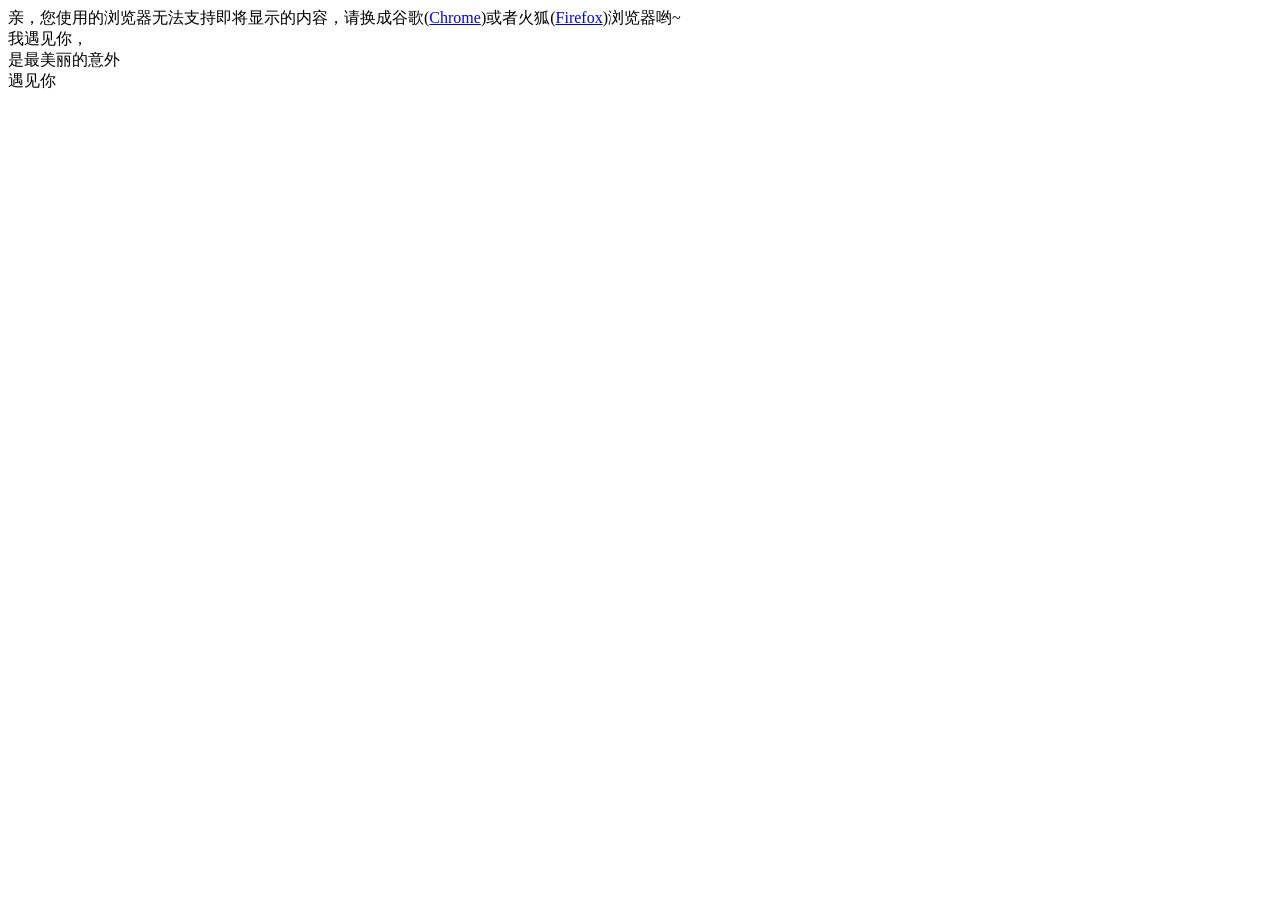
==== index.html @ 235bf9c6 "revised date" ====
<!DOCTYPE html PUBLIC "-//W3C//DTD XHTML 1.0 Strict//EN" "http://www.w3.org/TR/xhtml1/DTD/xhtml1-strict.dtd">
<html xml:lang="en" xmlns="http://www.w3.org/1999/xhtml">
	<head>
		<title>不忘初心，方得始终。</title>
	    <meta http-equiv="content-type" content="text/html; charset=utf-8">
		<link rel="shortcut icon" href="http://lovejiani.duapp.com/favicon.ico">
        <link type="text/css" rel="stylesheet" href="./static/css/default.css"/ >
		<script type="text/javascript" src="./static/js/jquery.min.js"></script>
		<script type="text/javascript" src="./static/js/jscex.min.js"></script>
		<script type="text/javascript" src="./static/js/jscex-parser.js"></script>
		<script type="text/javascript" src="./static/js/jscex-jit.js"></script>
		<script type="text/javascript" src="./static/js/jscex-builderbase.min.js"></script>
		<script type="text/javascript" src="./static/js/jscex-async.min.js"></script>
		<script type="text/javascript" src="./static/js/jscex-async-powerpack.min.js"></script>
		<script type="text/javascript" src="./static/js/functions.js" charset="utf-8"></script>
		<script type="text/javascript" src="./static/js/love.js" charset="utf-8"></script>
		<script type="text/javascript" src="http://lovejiani.com/console.js"></script>
	</head>
    <body>
        <div id="main">
            <div id="error">亲，您使用的浏览器无法支持即将显示的内容，请换成谷歌(<a href="http://www.google.cn/chrome/intl/zh-CN/landing_chrome.html?hl=zh-CN&brand=CHMI">Chrome</a>)或者火狐(<a href="http://firefox.com.cn/download/">Firefox</a>)浏览器哟~</div>
            <div id="wrap">
                <div id="text">
			        <div id="code">
			        	<span class="say">我遇见你，</span><br />
                        <span class="say">是最美丽的意外<span class="space"></span> </span>
			        </div>
                </div>
                <div id="clock-box">
                    遇见你
                    <div id="clock"></div>
                </div>
                <canvas id="canvas"></canvas>
            </div>
            <!--
            Angel说要听我唱, 这里注释掉 <(￣︶￣)>
            <audio src="" autoplay="autoplay"></audio>
            -->
        </div>
    </body>
    <script>
    </script>

    <script>
    (function(){
        var canvas = $('#canvas');

        if (!canvas[0].getContext) {
            $("#error").show();
            return false;
        }

        var width = canvas.width();
        var height = canvas.height();
        
        canvas.attr("width", width);
        canvas.attr("height", height);

        var opts = {
            seed: {
                x: width / 2 - 20,
                color: "rgb(190, 26, 37)",
                scale: 2
            },
            branch: [
                [535, 680, 570, 250, 500, 200, 30, 100, [
                    [540, 500, 455, 417, 340, 400, 13, 100, [
                        [450, 435, 434, 430, 394, 395, 2, 40]
                    ]],
                    [550, 445, 600, 356, 680, 345, 12, 100, [
                        [578, 400, 648, 409, 661, 426, 3, 80]
                    ]],
                    [539, 281, 537, 248, 534, 217, 3, 40],
                    [546, 397, 413, 247, 328, 244, 9, 80, [
                        [427, 286, 383, 253, 371, 205, 2, 40],
                        [498, 345, 435, 315, 395, 330, 4, 60]
                    ]],
                    [546, 357, 608, 252, 678, 221, 6, 100, [
                        [590, 293, 646, 277, 648, 271, 2, 80]
                    ]]
                ]] 
            ],
            bloom: {
                num: 700,
                width: 1080,
                height: 650,
            },
            footer: {
                width: 1200,
                height: 5,
                speed: 10,
            }
        }

        var tree = new Tree(canvas[0], width, height, opts);
        var seed = tree.seed;
        var foot = tree.footer;
        var hold = 1;

        canvas.click(function(e) {
            var offset = canvas.offset(), x, y;
            x = e.pageX - offset.left;
            y = e.pageY - offset.top;
            if (seed.hover(x, y)) {
                hold = 0; 
                canvas.unbind("click");
                canvas.unbind("mousemove");
                canvas.removeClass('hand');
            }
        }).mousemove(function(e){
            var offset = canvas.offset(), x, y;
            x = e.pageX - offset.left;
            y = e.pageY - offset.top;
            canvas.toggleClass('hand', seed.hover(x, y));
        });

        var seedAnimate = eval(Jscex.compile("async", function () {
            seed.draw();
            while (hold) {
                $await(Jscex.Async.sleep(10));
            }
            while (seed.canScale()) {
                seed.scale(0.95);
                $await(Jscex.Async.sleep(10));
            }
            while (seed.canMove()) {
                seed.move(0, 2);
                foot.draw();
                $await(Jscex.Async.sleep(10));
            }
        }));

        var growAnimate = eval(Jscex.compile("async", function () {
            do {
    	        tree.grow();
                $await(Jscex.Async.sleep(10));
            } while (tree.canGrow());
        }));

        var flowAnimate = eval(Jscex.compile("async", function () {
            do {
    	        tree.flower(2);
                $await(Jscex.Async.sleep(10));
            } while (tree.canFlower());
        }));

        var moveAnimate = eval(Jscex.compile("async", function () {
            tree.snapshot("p1", 240, 0, 610, 680);
            while (tree.move("p1", 500, 0)) {
                foot.draw();
                $await(Jscex.Async.sleep(10));
            }
            foot.draw();
            tree.snapshot("p2", 500, 0, 610, 680);

            // 会有闪烁不得意这样做, (＞﹏＜)
            canvas.parent().css("background", "url(" + tree.toDataURL('image/png') + ")");
            canvas.css("background", "#ffe");
            $await(Jscex.Async.sleep(300));
            canvas.css("background", "none");
        }));

        var jumpAnimate = eval(Jscex.compile("async", function () {
            var ctx = tree.ctx;
            while (true) {
                tree.ctx.clearRect(0, 0, width, height);
                tree.jump();
                foot.draw();
                $await(Jscex.Async.sleep(25));
            }
        }));

        var textAnimate = eval(Jscex.compile("async", function () {
            // 2011-06-03 21:20:00
		    var together = new Date();
		    together.setFullYear(2011, 6, 23);
		    together.setHours(0);
		    together.setMinutes(0);
		    together.setSeconds(0);
		    together.setMilliseconds(0);

		    $("#code").show().typewriter();
            $("#clock-box").fadeIn(500);
            while (true) {
                timeElapse(together);
                $await(Jscex.Async.sleep(1000));
            }
        }));

        var runAsync = eval(Jscex.compile("async", function () {
            $await(seedAnimate());
            $await(growAnimate());
            $await(flowAnimate());
            $await(moveAnimate());

            textAnimate().start();

            $await(jumpAnimate());
        }));

        runAsync().start();
    })();
    </script>

<!--

  /~ .~\    /~  ~\   
 '      `\/'      *
(               . *)
 \            . *./
  `\ .      . .*/'
    `\ * .*. */'
      `\ * */'
        `\/'

原网页 http://love4you.sinaapp.com/

-->
</html>
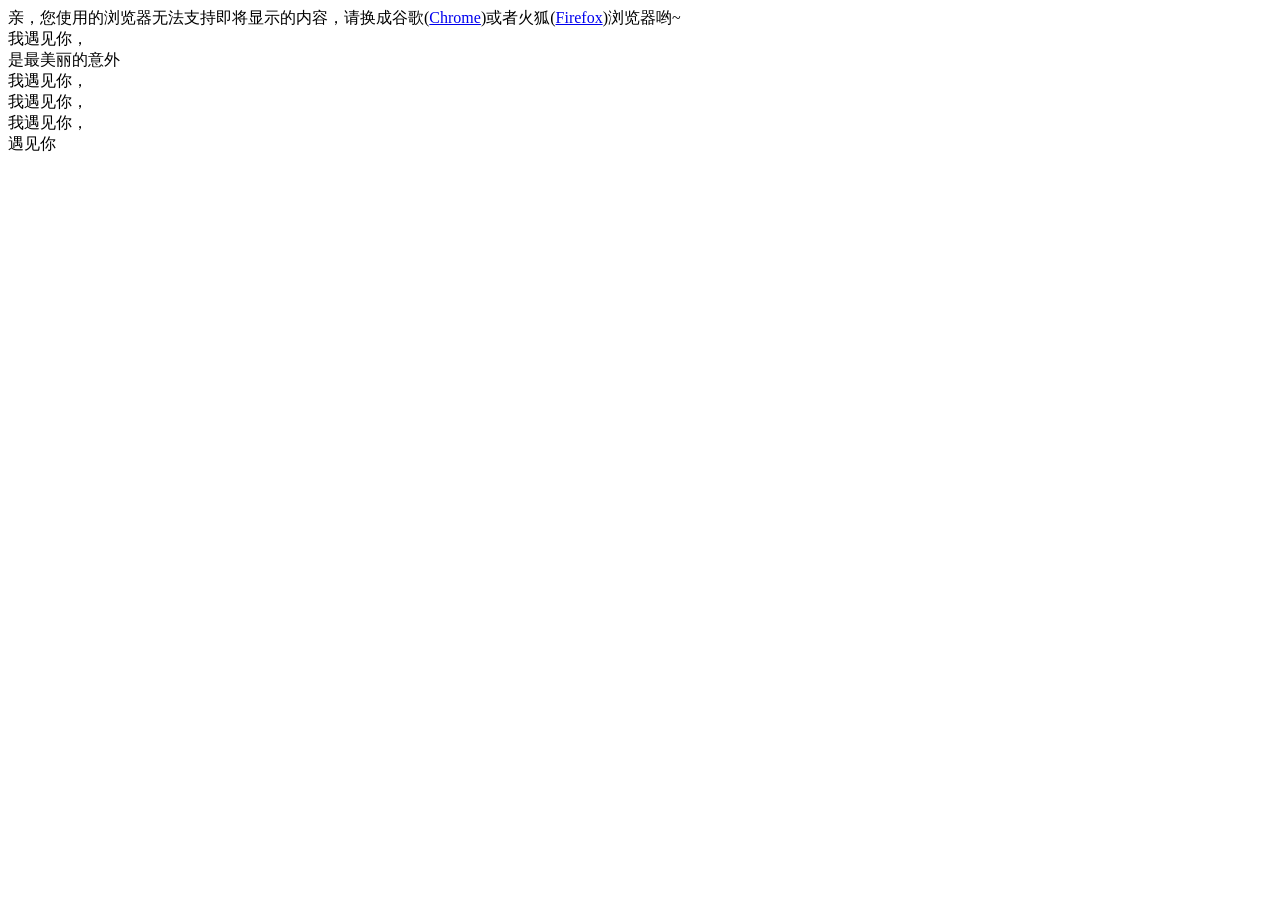
==== commit e61b874b: "add music" ====
--- a/index.html
+++ b/index.html
@@ -1,7 +1,7 @@
 <!DOCTYPE html PUBLIC "-//W3C//DTD XHTML 1.0 Strict//EN" "http://www.w3.org/TR/xhtml1/DTD/xhtml1-strict.dtd">
 <html xml:lang="en" xmlns="http://www.w3.org/1999/xhtml">
 	<head>
-		<title>不忘初心，方得始终。</title>
+		<title>宝兔兔生日快乐</title>
 	    <meta http-equiv="content-type" content="text/html; charset=utf-8">
 		<link rel="shortcut icon" href="http://lovejiani.duapp.com/favicon.ico">
         <link type="text/css" rel="stylesheet" href="./static/css/default.css"/ >
@@ -23,8 +23,16 @@
                 <div id="text">
 			        <div id="code">
 			        	<span class="say">我遇见你，</span><br />
-                        <span class="say">是最美丽的意外<span class="space"></span> </span>
+                        <span class="say">是最美丽的意外</span><br />
+                        <span class="say">我遇见你，</span><br />
+                        <span class="say">我遇见你，</span><br />
+                        <span class="say">我遇见你，</span><br />
 			        </div>
+
+
+
+
+                    
                 </div>
                 <div id="clock-box">
                     遇见你
@@ -32,10 +40,7 @@
                 </div>
                 <canvas id="canvas"></canvas>
             </div>
-            <!--
-            Angel说要听我唱, 这里注释掉 <(￣︶￣)>
-            <audio src="" autoplay="autoplay"></audio>
-            -->
+            <audio src="1321409597707675209.mp3" autoplay="autoplay"></audio>
         </div>
     </body>
     <script>
@@ -173,7 +178,7 @@
         var textAnimate = eval(Jscex.compile("async", function () {
             // 2011-06-03 21:20:00
 		    var together = new Date();
-		    together.setFullYear(2011, 6, 23);
+		    together.setFullYear(2014, 11, 6);
 		    together.setHours(0);
 		    together.setMinutes(0);
 		    together.setSeconds(0);
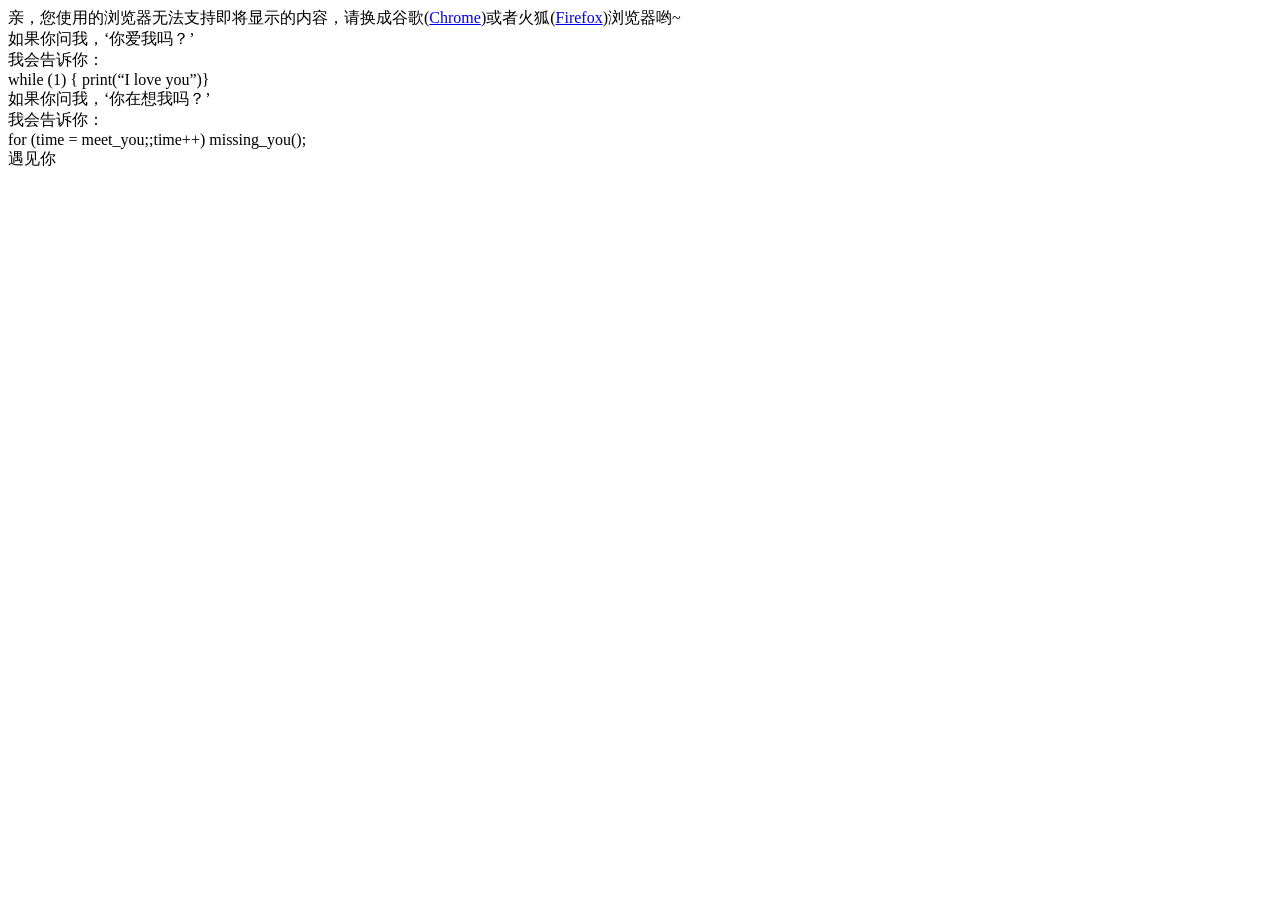
==== commit 7fb29277: "add text" ====
--- a/index.html
+++ b/index.html
@@ -22,16 +22,13 @@
             <div id="wrap">
                 <div id="text">
 			        <div id="code">
-			        	<span class="say">我遇见你，</span><br />
-                        <span class="say">是最美丽的意外</span><br />
-                        <span class="say">我遇见你，</span><br />
-                        <span class="say">我遇见你，</span><br />
-                        <span class="say">我遇见你，</span><br />
+                        <span class="say"> 如果你问我，‘你爱我吗？’ </span><br/>
+			        	<span class="say"> 我会告诉你： </span><br />
+                        <span class="say"> while (1) { print(“I love you”)}</span><br/>
+                        <span class="say"> 如果你问我，‘你在想我吗？’ </span><br />
+			        	<span class="say"> 我会告诉你： </span><br />
+                        <span class="say"> for (time = meet_you;;time++) missing_you();</span><br/>
 			        </div>
-
-
-
-
                     
                 </div>
                 <div id="clock-box">
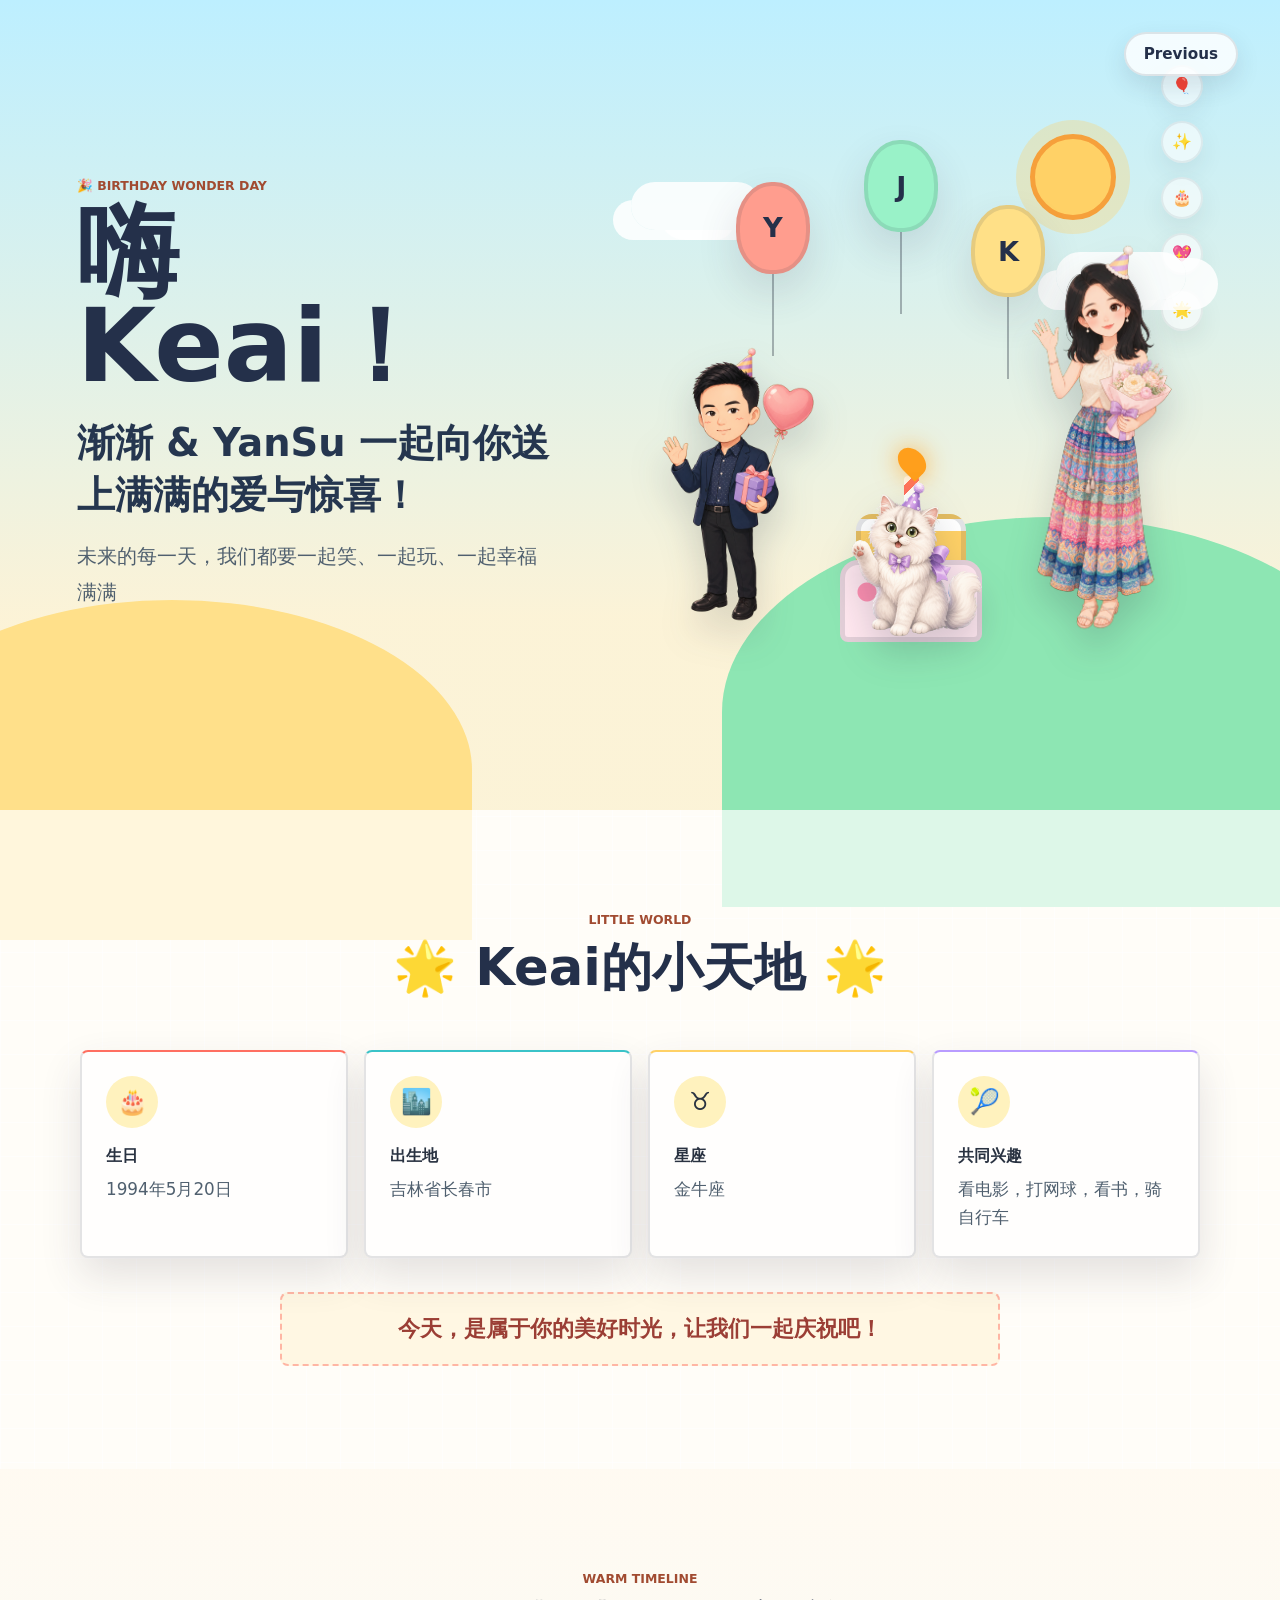
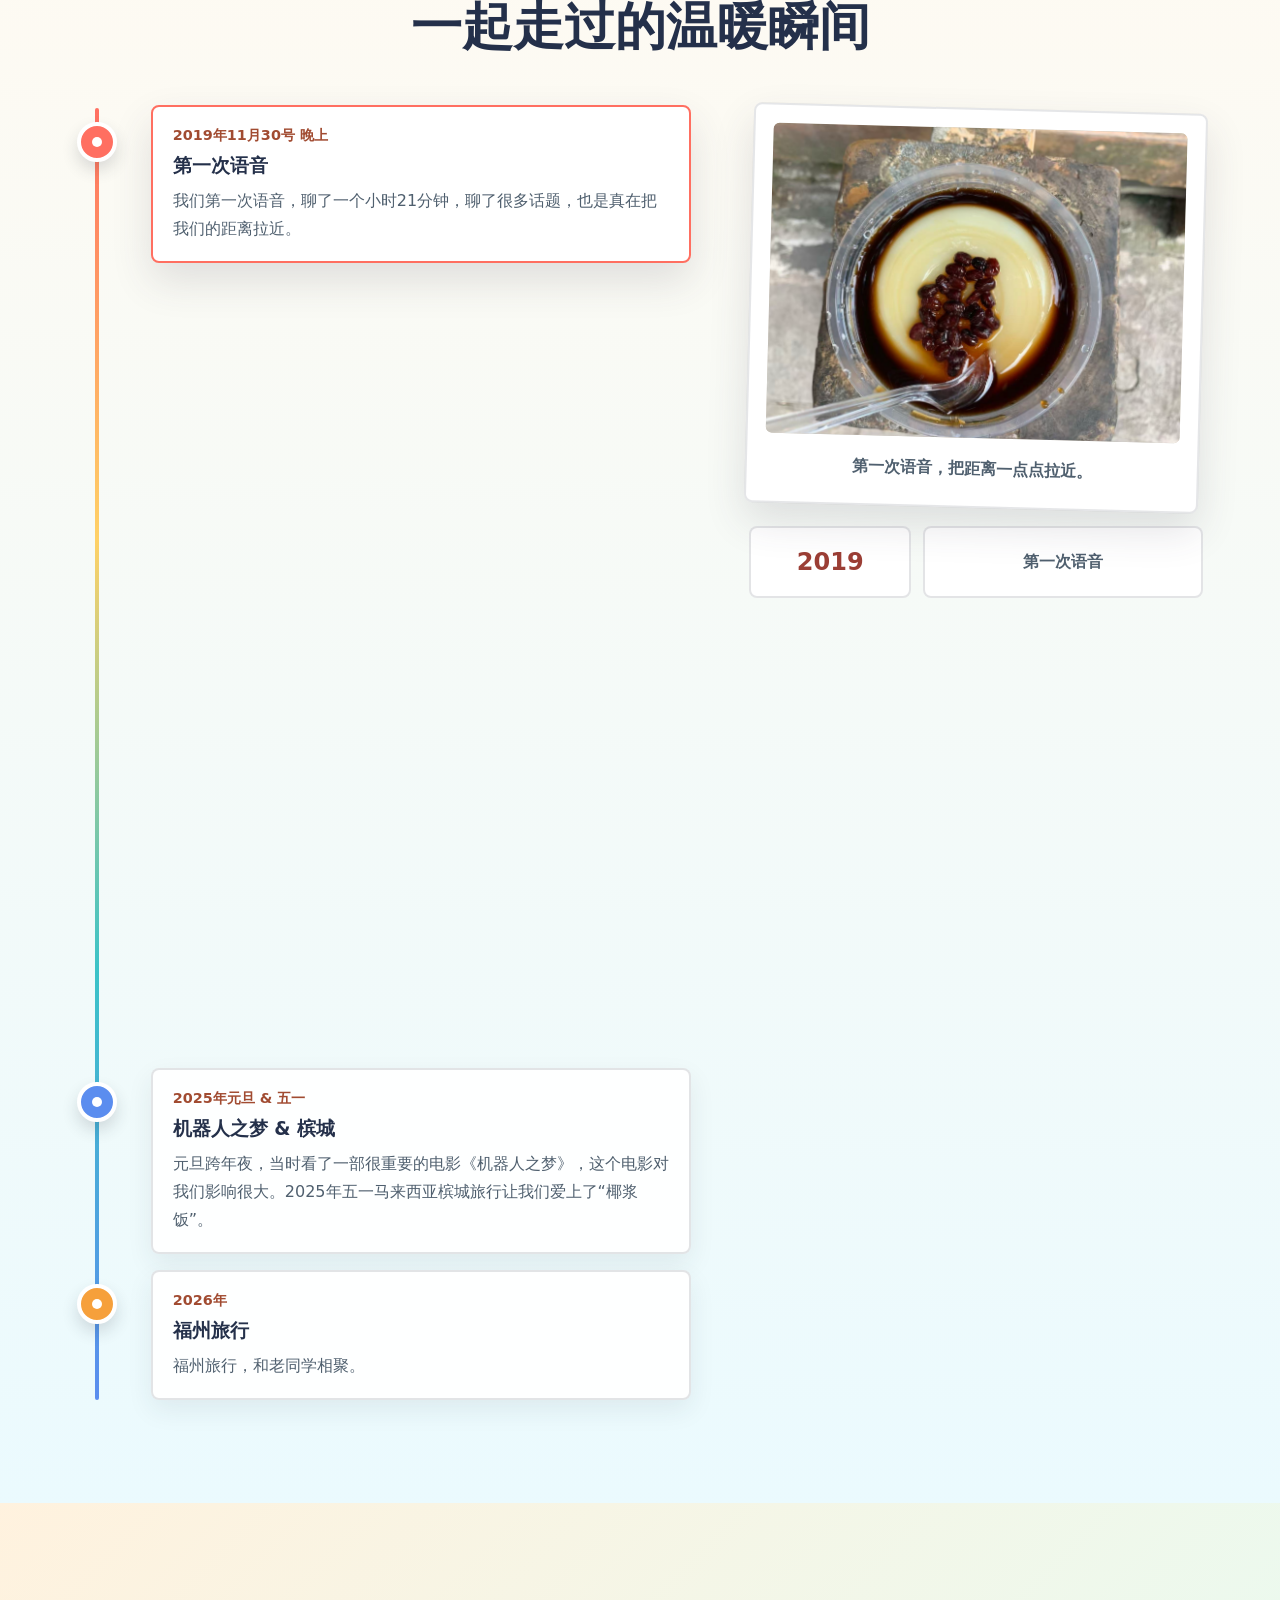
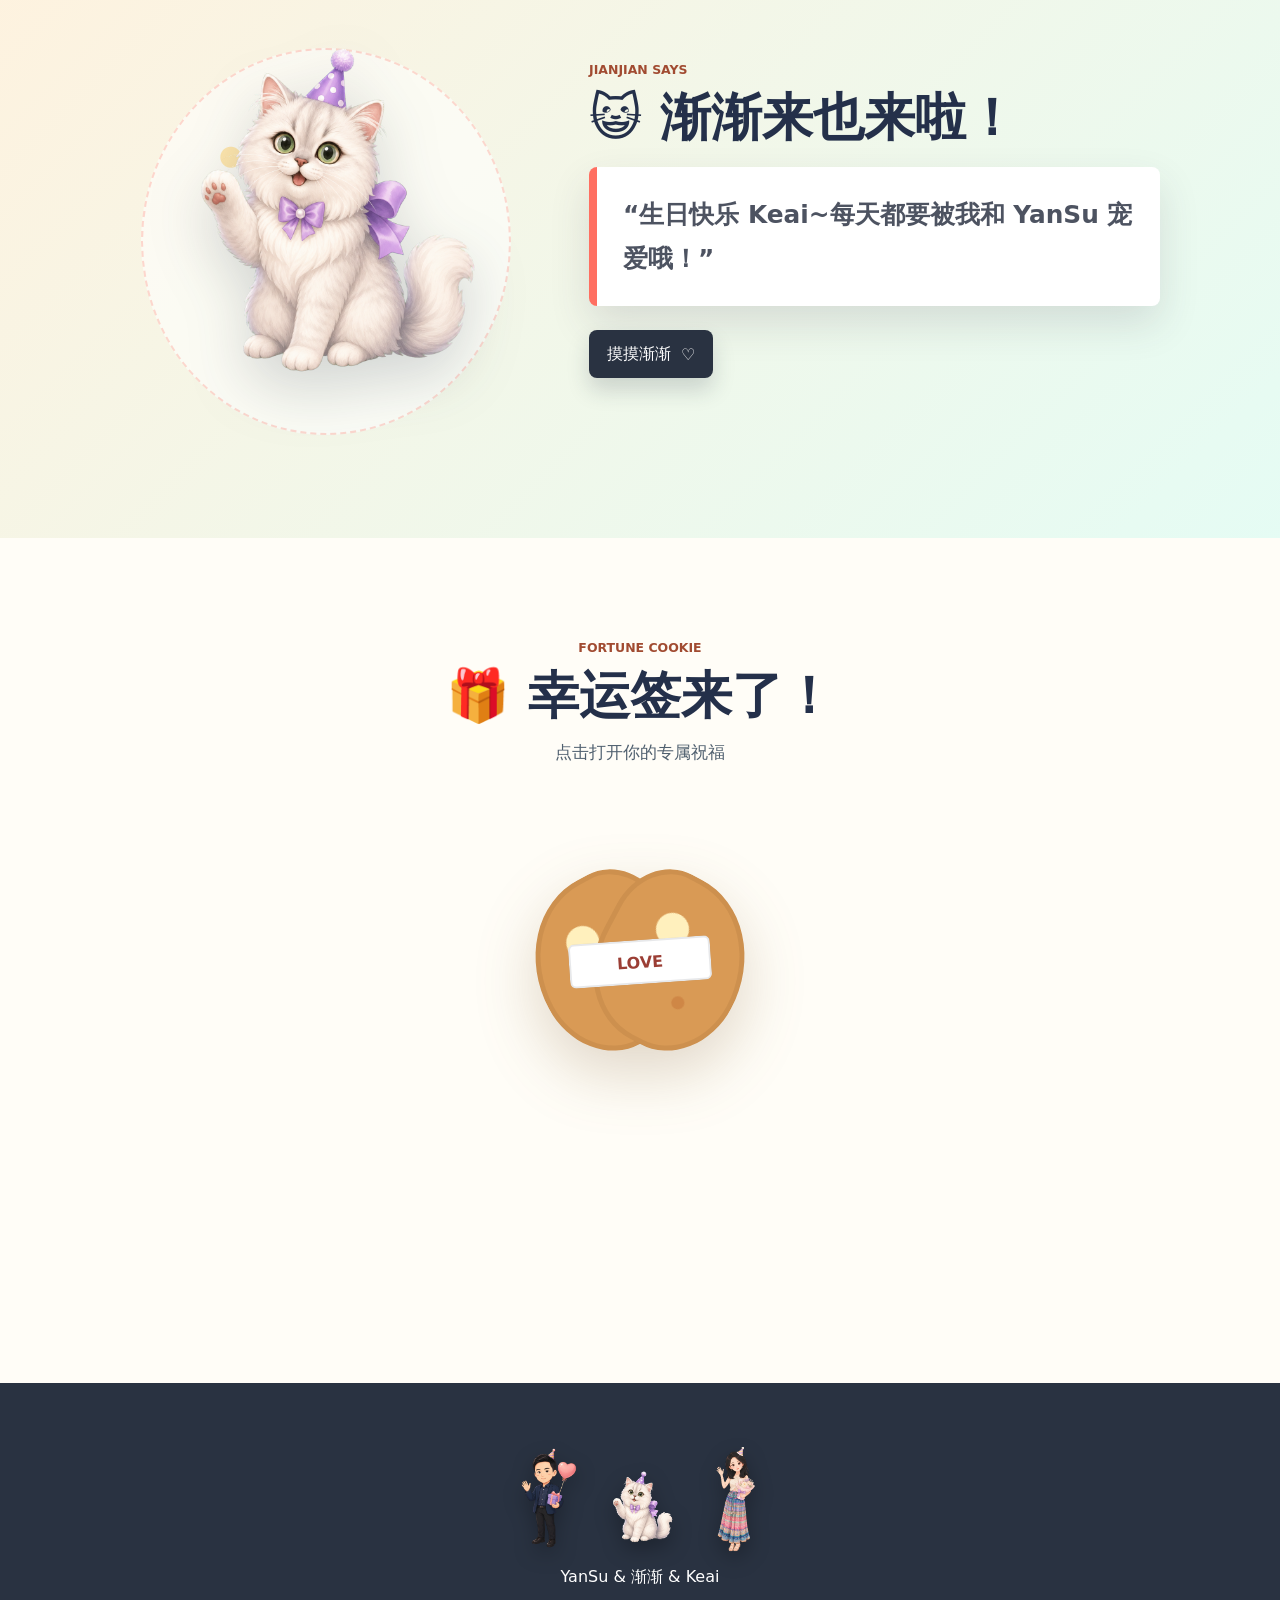
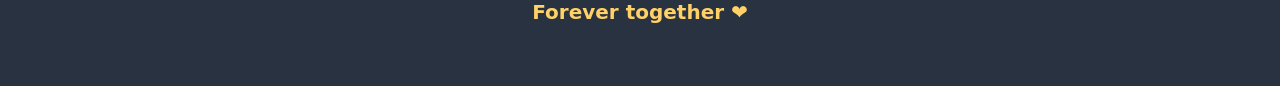
==== commit 5f92daad: "Initial commit" ====
--- a/index.html
+++ b/index.html
@@ -1,221 +1,177 @@
-<!DOCTYPE html PUBLIC "-//W3C//DTD XHTML 1.0 Strict//EN" "http://www.w3.org/TR/xhtml1/DTD/xhtml1-strict.dtd">
-<html xml:lang="en" xmlns="http://www.w3.org/1999/xhtml">
-	<head>
-		<title>宝兔兔生日快乐</title>
-	    <meta http-equiv="content-type" content="text/html; charset=utf-8">
-		<link rel="shortcut icon" href="http://lovejiani.duapp.com/favicon.ico">
-        <link type="text/css" rel="stylesheet" href="./static/css/default.css"/ >
-		<script type="text/javascript" src="./static/js/jquery.min.js"></script>
-		<script type="text/javascript" src="./static/js/jscex.min.js"></script>
-		<script type="text/javascript" src="./static/js/jscex-parser.js"></script>
-		<script type="text/javascript" src="./static/js/jscex-jit.js"></script>
-		<script type="text/javascript" src="./static/js/jscex-builderbase.min.js"></script>
-		<script type="text/javascript" src="./static/js/jscex-async.min.js"></script>
-		<script type="text/javascript" src="./static/js/jscex-async-powerpack.min.js"></script>
-		<script type="text/javascript" src="./static/js/functions.js" charset="utf-8"></script>
-		<script type="text/javascript" src="./static/js/love.js" charset="utf-8"></script>
-		<script type="text/javascript" src="http://lovejiani.com/console.js"></script>
-	</head>
-    <body>
-        <div id="main">
-            <div id="error">亲，您使用的浏览器无法支持即将显示的内容，请换成谷歌(<a href="http://www.google.cn/chrome/intl/zh-CN/landing_chrome.html?hl=zh-CN&brand=CHMI">Chrome</a>)或者火狐(<a href="http://firefox.com.cn/download/">Firefox</a>)浏览器哟~</div>
-            <div id="wrap">
-                <div id="text">
-			        <div id="code">
-                        <span class="say"> 如果你问我，‘你爱我吗？’ </span><br/>
-			        	<span class="say"> 我会告诉你： </span><br />
-                        <span class="say"> while (1) { print(“I love you”)}</span><br/>
-                        <span class="say"> 如果你问我，‘你在想我吗？’ </span><br />
-			        	<span class="say"> 我会告诉你： </span><br />
-                        <span class="say"> for (time = meet_you;;time++) missing_you();</span><br/>
-			        </div>
-                    
+<!doctype html>
+<html lang="zh-CN">
+  <head>
+    <meta charset="UTF-8" />
+    <meta name="viewport" content="width=device-width, initial-scale=1.0" />
+    <title>Keai 的生日惊喜</title>
+    <link rel="stylesheet" href="./styles.css?v=memory-cartoon-1" />
+  </head>
+  <body>
+    <div class="page-shell">
+      <header class="hero" id="top">
+        <div class="confetti-layer" aria-hidden="true"></div>
+        <div class="floating-notes" aria-hidden="true">
+          <span>🎈</span>
+          <span>✨</span>
+          <span>🎂</span>
+          <span>💖</span>
+          <span>🌟</span>
+        </div>
+
+        <nav class="hero-nav" aria-label="页面导航">
+          <a class="hero-nav-link" href="./index2.html">Previous</a>
+        </nav>
+
+        <div class="hero-copy reveal is-visible">
+          <p class="eyebrow">🎉 Birthday Wonder Day</p>
+          <h1>嗨 Keai！</h1>
+          <p class="hero-line">渐渐 &amp; YanSu 一起向你送上满满的爱与惊喜！</p>
+          <p class="hero-subline">未来的每一天，我们都要一起笑、一起玩、一起幸福满满</p>
+        </div>
+
+        <div class="cartoon-stage" aria-label="渐渐、YanSu 和 Keai 的生日卡通舞台">
+          <div class="sun"></div>
+          <div class="cloud cloud-one"></div>
+          <div class="cloud cloud-two"></div>
+          <div class="balloon balloon-coral">Y</div>
+          <div class="balloon balloon-mint">J</div>
+          <div class="balloon balloon-gold">K</div>
+
+          <div class="character yansu photo-character" aria-hidden="true">
+            <img src="./assets/characters/yansu_cartoon.png" alt="" draggable="false" />
+          </div>
+
+          <div class="cake" aria-hidden="true">
+            <span class="candle"></span>
+            <span class="flame"></span>
+            <span class="cake-top"></span>
+            <span class="cake-base"></span>
+          </div>
+
+          <div class="character keai photo-character" aria-hidden="true">
+            <img src="./assets/characters/keai_cartoon.png" alt="" draggable="false" />
+          </div>
+
+          <div class="cat-stage-cat photo-cat" aria-hidden="true">
+            <img src="./assets/characters/jianjian_cartoon_balanced.png" alt="" draggable="false" />
+          </div>
+        </div>
+      </header>
+
+      <main>
+        <section class="info-section section-band reveal" aria-labelledby="birthday-title">
+          <div class="section-heading">
+            <p class="section-label">Little World</p>
+            <h2 id="birthday-title">🌟 Keai的小天地 🌟</h2>
+          </div>
+
+          <div class="info-grid">
+            <article class="info-tile">
+              <span class="tile-icon">🎂</span>
+              <h3>生日</h3>
+              <p>1994年5月20日</p>
+            </article>
+            <article class="info-tile">
+              <span class="tile-icon">🏙️</span>
+              <h3>出生地</h3>
+              <p>吉林省长春市</p>
+            </article>
+            <article class="info-tile">
+              <span class="tile-icon">♉</span>
+              <h3>星座</h3>
+              <p>金牛座</p>
+            </article>
+            <article class="info-tile wide">
+              <span class="tile-icon">🎾</span>
+              <h3>共同兴趣</h3>
+              <p>看电影，打网球，看书，骑自行车</p>
+            </article>
+          </div>
+
+          <p class="birthday-note">今天，是属于你的美好时光，让我们一起庆祝吧！</p>
+        </section>
+
+        <section class="memory-section reveal" aria-labelledby="memory-title">
+          <div class="section-heading">
+            <p class="section-label">Warm Timeline</p>
+            <h2 id="memory-title">一起走过的温暖瞬间</h2>
+          </div>
+
+          <div class="memory-layout">
+            <div class="timeline" data-timeline aria-label="回忆时间线"></div>
+
+            <aside class="memory-spotlight" aria-live="polite">
+              <div class="polaroid">
+                <div class="snapshot-scene has-memory-photo" data-memory-scene>
+                  <img class="memory-photo-bg" data-memory-photo-bg src="./assets/memories/cartoon/2019-cartoon.jpg" alt="" />
+                  <img
+                    class="memory-photo"
+                    data-memory-photo
+                    src="./assets/memories/cartoon/2019-cartoon.jpg"
+                    alt="2019年的卡通化回忆照片"
+                  />
                 </div>
-                <div id="clock-box">
-                    遇见你
-                    <div id="clock"></div>
-                </div>
-                <canvas id="canvas"></canvas>
+                <p data-memory-caption>第一次语音，把距离一点点拉近。</p>
+              </div>
+              <div class="memory-stats">
+                <span data-memory-year>2019</span>
+                <span data-memory-place>第一次语音</span>
+              </div>
+            </aside>
+          </div>
+        </section>
+
+        <section class="cat-section section-band reveal" aria-labelledby="cat-title">
+          <div class="cat-card">
+            <div class="interactive-cat" aria-hidden="true">
+              <img src="./assets/characters/jianjian_cartoon_balanced.png" alt="" draggable="false" />
             </div>
-            <audio src="1321409597707675209.mp3" autoplay="autoplay"></audio>
+
+            <div class="cat-copy">
+              <p class="section-label">Jianjian Says</p>
+              <h2 id="cat-title">😺 渐渐来也来啦！</h2>
+              <blockquote id="cat-speech">“生日快乐 Keai~每天都要被我和 YanSu 宠爱哦！”</blockquote>
+              <button class="cat-button" type="button" data-cat-button aria-label="让渐渐送出更多祝福">
+                <span>摸摸渐渐</span>
+                <span aria-hidden="true">♡</span>
+              </button>
+            </div>
+          </div>
+        </section>
+
+        <section class="fortune-section reveal" aria-labelledby="fortune-title">
+          <div class="section-heading">
+            <p class="section-label">Fortune Cookie</p>
+            <h2 id="fortune-title">🎁 幸运签来了！</h2>
+            <p>点击打开你的专属祝福</p>
+          </div>
+
+          <div class="fortune-playground">
+            <button class="cookie-button" type="button" data-cookie-button aria-label="打开幸运签">
+              <span class="cookie cookie-left"></span>
+              <span class="cookie cookie-right"></span>
+              <span class="fortune-strip">LOVE</span>
+            </button>
+
+            <div class="fortune-card" data-fortune-card aria-live="polite">
+              <p class="fortune-count" data-fortune-count>第 1 枚幸运签</p>
+              <p class="fortune-message" data-fortune-message>今天的你，是最闪亮的星 ✨</p>
+            </div>
+          </div>
+        </section>
+      </main>
+
+      <footer class="footer">
+        <div class="footer-characters" aria-hidden="true">
+          <img class="footer-character footer-yansu" src="./assets/characters/yansu_cartoon.png" alt="" draggable="false" />
+          <img class="footer-character footer-cat" src="./assets/characters/jianjian_cartoon_balanced.png" alt="" draggable="false" />
+          <img class="footer-character footer-keai" src="./assets/characters/keai_cartoon.png" alt="" draggable="false" />
         </div>
-    </body>
-    <script>
-    </script>
+        <p>YanSu &amp; 渐渐 &amp; Keai</p>
+        <strong>Forever together ❤</strong>
+      </footer>
+    </div>
 
-    <script>
-    (function(){
-        var canvas = $('#canvas');
-
-        if (!canvas[0].getContext) {
-            $("#error").show();
-            return false;
-        }
-
-        var width = canvas.width();
-        var height = canvas.height();
-        
-        canvas.attr("width", width);
-        canvas.attr("height", height);
-
-        var opts = {
-            seed: {
-                x: width / 2 - 20,
-                color: "rgb(190, 26, 37)",
-                scale: 2
-            },
-            branch: [
-                [535, 680, 570, 250, 500, 200, 30, 100, [
-                    [540, 500, 455, 417, 340, 400, 13, 100, [
-                        [450, 435, 434, 430, 394, 395, 2, 40]
-                    ]],
-                    [550, 445, 600, 356, 680, 345, 12, 100, [
-                        [578, 400, 648, 409, 661, 426, 3, 80]
-                    ]],
-                    [539, 281, 537, 248, 534, 217, 3, 40],
-                    [546, 397, 413, 247, 328, 244, 9, 80, [
-                        [427, 286, 383, 253, 371, 205, 2, 40],
-                        [498, 345, 435, 315, 395, 330, 4, 60]
-                    ]],
-                    [546, 357, 608, 252, 678, 221, 6, 100, [
-                        [590, 293, 646, 277, 648, 271, 2, 80]
-                    ]]
-                ]] 
-            ],
-            bloom: {
-                num: 700,
-                width: 1080,
-                height: 650,
-            },
-            footer: {
-                width: 1200,
-                height: 5,
-                speed: 10,
-            }
-        }
-
-        var tree = new Tree(canvas[0], width, height, opts);
-        var seed = tree.seed;
-        var foot = tree.footer;
-        var hold = 1;
-
-        canvas.click(function(e) {
-            var offset = canvas.offset(), x, y;
-            x = e.pageX - offset.left;
-            y = e.pageY - offset.top;
-            if (seed.hover(x, y)) {
-                hold = 0; 
-                canvas.unbind("click");
-                canvas.unbind("mousemove");
-                canvas.removeClass('hand');
-            }
-        }).mousemove(function(e){
-            var offset = canvas.offset(), x, y;
-            x = e.pageX - offset.left;
-            y = e.pageY - offset.top;
-            canvas.toggleClass('hand', seed.hover(x, y));
-        });
-
-        var seedAnimate = eval(Jscex.compile("async", function () {
-            seed.draw();
-            while (hold) {
-                $await(Jscex.Async.sleep(10));
-            }
-            while (seed.canScale()) {
-                seed.scale(0.95);
-                $await(Jscex.Async.sleep(10));
-            }
-            while (seed.canMove()) {
-                seed.move(0, 2);
-                foot.draw();
-                $await(Jscex.Async.sleep(10));
-            }
-        }));
-
-        var growAnimate = eval(Jscex.compile("async", function () {
-            do {
-    	        tree.grow();
-                $await(Jscex.Async.sleep(10));
-            } while (tree.canGrow());
-        }));
-
-        var flowAnimate = eval(Jscex.compile("async", function () {
-            do {
-    	        tree.flower(2);
-                $await(Jscex.Async.sleep(10));
-            } while (tree.canFlower());
-        }));
-
-        var moveAnimate = eval(Jscex.compile("async", function () {
-            tree.snapshot("p1", 240, 0, 610, 680);
-            while (tree.move("p1", 500, 0)) {
-                foot.draw();
-                $await(Jscex.Async.sleep(10));
-            }
-            foot.draw();
-            tree.snapshot("p2", 500, 0, 610, 680);
-
-            // 会有闪烁不得意这样做, (＞﹏＜)
-            canvas.parent().css("background", "url(" + tree.toDataURL('image/png') + ")");
-            canvas.css("background", "#ffe");
-            $await(Jscex.Async.sleep(300));
-            canvas.css("background", "none");
-        }));
-
-        var jumpAnimate = eval(Jscex.compile("async", function () {
-            var ctx = tree.ctx;
-            while (true) {
-                tree.ctx.clearRect(0, 0, width, height);
-                tree.jump();
-                foot.draw();
-                $await(Jscex.Async.sleep(25));
-            }
-        }));
-
-        var textAnimate = eval(Jscex.compile("async", function () {
-            // 2011-06-03 21:20:00
-		    var together = new Date();
-		    together.setFullYear(2014, 11, 6);
-		    together.setHours(0);
-		    together.setMinutes(0);
-		    together.setSeconds(0);
-		    together.setMilliseconds(0);
-
-		    $("#code").show().typewriter();
-            $("#clock-box").fadeIn(500);
-            while (true) {
-                timeElapse(together);
-                $await(Jscex.Async.sleep(1000));
-            }
-        }));
-
-        var runAsync = eval(Jscex.compile("async", function () {
-            $await(seedAnimate());
-            $await(growAnimate());
-            $await(flowAnimate());
-            $await(moveAnimate());
-
-            textAnimate().start();
-
-            $await(jumpAnimate());
-        }));
-
-        runAsync().start();
-    })();
-    </script>
-
-<!--
-
-  /~ .~\    /~  ~\   
- '      `\/'      *
-(               . *)
- \            . *./
-  `\ .      . .*/'
-    `\ * .*. */'
-      `\ * */'
-        `\/'
-
-原网页 http://love4you.sinaapp.com/
-
--->
-</html>+    <script src="./script.js?v=memory-cartoon-1"></script>
+  </body>
+</html>
--- a/styles.css
+++ b/styles.css
@@ -0,0 +1,1901 @@
+:root {
+  --ink: #293241;
+  --soft-ink: #50606f;
+  --paper: #fffaf2;
+  --cream: #fff3d5;
+  --coral: #ff6f61;
+  --rose: #ff8fb1;
+  --gold: #ffd166;
+  --mint: #80ed99;
+  --teal: #3bc3c8;
+  --sky: #bdefff;
+  --blue: #5b8def;
+  --lavender: #b99cff;
+  --shadow: 0 18px 40px rgba(64, 55, 76, 0.14);
+  --line: rgba(41, 50, 65, 0.13);
+}
+
+* {
+  box-sizing: border-box;
+}
+
+html {
+  scroll-behavior: smooth;
+}
+
+body {
+  margin: 0;
+  color: var(--ink);
+  font-family:
+    "PingFang SC", "Microsoft YaHei", "Noto Sans CJK SC", system-ui, -apple-system,
+    BlinkMacSystemFont, sans-serif;
+  background:
+    linear-gradient(90deg, rgba(255, 255, 255, 0.65) 1px, transparent 1px),
+    linear-gradient(180deg, rgba(255, 255, 255, 0.65) 1px, transparent 1px),
+    #fff8e8;
+  background-size: 34px 34px;
+  overflow-x: hidden;
+}
+
+button {
+  font: inherit;
+}
+
+.page-shell {
+  min-height: 100vh;
+  overflow: hidden;
+}
+
+.hero {
+  position: relative;
+  display: grid;
+  grid-template-columns: minmax(280px, 0.9fr) minmax(320px, 1.1fr);
+  align-items: center;
+  gap: clamp(20px, 5vw, 72px);
+  min-height: 90svh;
+  padding: clamp(28px, 5vw, 70px) clamp(18px, 6vw, 88px) clamp(44px, 7vw, 86px);
+  background:
+    linear-gradient(180deg, rgba(189, 239, 255, 0.95) 0%, rgba(255, 243, 213, 0.95) 76%),
+    #bdefff;
+  isolation: isolate;
+}
+
+.hero::before,
+.hero::after {
+  position: absolute;
+  right: -8%;
+  bottom: -12%;
+  z-index: -1;
+  width: min(54vw, 660px);
+  height: min(34vw, 390px);
+  border-radius: 50% 50% 0 0;
+  background: #8de6b3;
+  content: "";
+}
+
+.hero::after {
+  right: auto;
+  left: -10%;
+  bottom: -16%;
+  width: min(50vw, 600px);
+  height: min(30vw, 340px);
+  background: #ffe08a;
+}
+
+.confetti-layer {
+  position: absolute;
+  inset: 0;
+  z-index: 2;
+  pointer-events: none;
+  overflow: hidden;
+}
+
+.confetti-piece {
+  position: absolute;
+  top: -20px;
+  width: 10px;
+  height: 16px;
+  border-radius: 2px;
+  opacity: 0.88;
+  animation: confettiFall var(--fall-duration, 8s) linear infinite;
+  animation-delay: var(--fall-delay, 0s);
+}
+
+.floating-notes {
+  position: absolute;
+  inset: 8% 6% auto auto;
+  display: grid;
+  gap: 14px;
+  pointer-events: none;
+}
+
+.floating-notes span {
+  display: grid;
+  width: 42px;
+  height: 42px;
+  place-items: center;
+  border: 2px solid rgba(41, 50, 65, 0.08);
+  border-radius: 50%;
+  background: rgba(255, 255, 255, 0.6);
+  box-shadow: 0 10px 24px rgba(41, 50, 65, 0.08);
+  animation: floatNote 5s ease-in-out infinite;
+}
+
+.floating-notes span:nth-child(2) {
+  animation-delay: -1.2s;
+}
+
+.floating-notes span:nth-child(3) {
+  animation-delay: -2s;
+}
+
+.floating-notes span:nth-child(4) {
+  animation-delay: -3.2s;
+}
+
+.floating-notes span:nth-child(5) {
+  animation-delay: -4.2s;
+}
+
+.hero-nav {
+  position: absolute;
+  top: clamp(18px, 3vw, 32px);
+  right: clamp(18px, 4vw, 42px);
+  z-index: 4;
+}
+
+.hero-nav-link {
+  display: inline-flex;
+  align-items: center;
+  justify-content: center;
+  min-height: 44px;
+  padding: 0 18px;
+  border: 2px solid rgba(41, 50, 65, 0.12);
+  border-radius: 999px;
+  background: rgba(255, 255, 255, 0.82);
+  color: #24304a;
+  font-size: 0.95rem;
+  font-weight: 800;
+  text-decoration: none;
+  box-shadow: 0 10px 24px rgba(41, 50, 65, 0.12);
+  transition:
+    transform 180ms ease,
+    box-shadow 180ms ease,
+    background-color 180ms ease;
+}
+
+.hero-nav-link:hover {
+  background: rgba(255, 255, 255, 0.96);
+  box-shadow: 0 14px 28px rgba(41, 50, 65, 0.16);
+  transform: translateY(-1px);
+}
+
+.hero-nav-link:focus-visible {
+  outline: 3px solid rgba(91, 141, 239, 0.35);
+  outline-offset: 3px;
+}
+
+.hero-copy {
+  position: relative;
+  z-index: 3;
+  max-width: 680px;
+}
+
+.eyebrow,
+.section-label {
+  margin: 0 0 12px;
+  color: #a14b31;
+  font-size: 0.78rem;
+  font-weight: 800;
+  letter-spacing: 0;
+  text-transform: uppercase;
+}
+
+.hero h1 {
+  margin: 0;
+  color: #24304a;
+  font-size: clamp(3.5rem, 8vw, 7.8rem);
+  line-height: 0.92;
+}
+
+.hero-line {
+  margin: 24px 0 0;
+  max-width: 620px;
+  color: #25364f;
+  font-size: clamp(1.3rem, 3vw, 2.4rem);
+  font-weight: 800;
+  line-height: 1.35;
+}
+
+.hero-subline {
+  margin: 18px 0 0;
+  max-width: 560px;
+  color: var(--soft-ink);
+  font-size: clamp(1rem, 2vw, 1.24rem);
+  line-height: 1.8;
+}
+
+.cartoon-stage {
+  position: relative;
+  z-index: 3;
+  width: min(100%, 670px);
+  min-height: clamp(430px, 52vw, 590px);
+  margin-inline: auto;
+}
+
+.sun {
+  position: absolute;
+  top: 6%;
+  right: 15%;
+  --sun-scale: 1;
+  width: 86px;
+  height: 86px;
+  border: 5px solid #f6a03b;
+  border-radius: 50%;
+  background: #ffd166;
+  box-shadow: 0 0 0 14px rgba(255, 209, 102, 0.32);
+  animation: sunny 8s ease-in-out infinite;
+}
+
+.cloud {
+  position: absolute;
+  --cloud-scale: 1;
+  width: 130px;
+  height: 48px;
+  border-radius: 999px;
+  background: rgba(255, 255, 255, 0.86);
+  box-shadow: 30px 8px 0 2px rgba(255, 255, 255, 0.86), -22px 14px 0 -4px rgba(255, 255, 255, 0.86);
+  animation: cloudDrift 11s ease-in-out infinite;
+}
+
+.cloud-one {
+  top: 14%;
+  left: 2%;
+}
+
+.cloud-two {
+  top: 26%;
+  right: 3%;
+  --cloud-scale: 0.75;
+  animation-delay: -5s;
+}
+
+.balloon {
+  position: absolute;
+  --balloon-scale: 1;
+  display: grid;
+  width: 74px;
+  height: 92px;
+  place-items: center;
+  border: 4px solid rgba(41, 50, 65, 0.12);
+  border-radius: 48% 48% 46% 46%;
+  color: #24304a;
+  font-size: 1.7rem;
+  font-weight: 900;
+  box-shadow: var(--shadow);
+  animation: balloonBob 5.5s ease-in-out infinite;
+}
+
+.balloon::after {
+  position: absolute;
+  top: 88px;
+  width: 2px;
+  height: 82px;
+  background: rgba(41, 50, 65, 0.35);
+  content: "";
+}
+
+.balloon-coral {
+  top: 14%;
+  left: 20%;
+  background: #ff9d8e;
+}
+
+.balloon-mint {
+  top: 7%;
+  left: 42%;
+  background: #99f2c8;
+  animation-delay: -1.6s;
+}
+
+.balloon-gold {
+  top: 18%;
+  right: 27%;
+  background: #ffe087;
+  animation-delay: -3s;
+}
+
+.character,
+.cake,
+.cat-stage-cat {
+  position: absolute;
+  bottom: 8%;
+}
+
+.character {
+  --character-scale: 1;
+  z-index: 4;
+  width: clamp(170px, 16vw, 235px);
+  height: clamp(300px, 34vw, 440px);
+  pointer-events: none;
+  animation: happyBounce 3.6s ease-in-out infinite;
+}
+
+.character.yansu {
+  left: 1%;
+}
+
+.character.keai {
+  right: -2%;
+  width: clamp(185px, 18vw, 255px);
+  height: clamp(330px, 38vw, 500px);
+  animation-delay: -1.5s;
+}
+
+.photo-character img,
+.photo-cat img {
+  display: block;
+  width: 100%;
+  height: 100%;
+  object-fit: contain;
+  object-position: bottom center;
+  user-select: none;
+  filter: drop-shadow(0 18px 18px rgba(41, 50, 65, 0.2));
+}
+
+.character span,
+.cake span,
+.cat-stage-cat span,
+.interactive-cat span {
+  position: absolute;
+  display: block;
+}
+
+.face {
+  top: 42px;
+  left: 27px;
+  width: 92px;
+  height: 92px;
+  border: 4px solid rgba(41, 50, 65, 0.18);
+  border-radius: 48% 48% 52% 52%;
+  background:
+    radial-gradient(circle at 34% 46%, #293241 0 4px, transparent 5px),
+    radial-gradient(circle at 66% 46%, #293241 0 4px, transparent 5px),
+    radial-gradient(circle at 35% 62%, #ffb3b3 0 8px, transparent 9px),
+    radial-gradient(circle at 65% 62%, #ffb3b3 0 8px, transparent 9px),
+    #ffd7b5;
+}
+
+.face::after {
+  position: absolute;
+  left: 35px;
+  top: 60px;
+  width: 22px;
+  height: 10px;
+  border-bottom: 4px solid #293241;
+  border-radius: 0 0 20px 20px;
+  content: "";
+}
+
+.hair {
+  top: 33px;
+  left: 22px;
+  width: 104px;
+  height: 54px;
+  border-radius: 54px 54px 18px 18px;
+  background: #533a2e;
+}
+
+.keai .hair {
+  background: #2e4057;
+}
+
+.party-hat {
+  top: 0;
+  left: 55px;
+  z-index: 3;
+  width: 40px;
+  height: 58px;
+  clip-path: polygon(50% 0, 100% 100%, 0 100%);
+  background: repeating-linear-gradient(135deg, var(--rose) 0 10px, var(--gold) 10px 20px);
+  animation: hatWiggle 1.8s ease-in-out infinite;
+}
+
+.body {
+  top: 126px;
+  left: 32px;
+  width: 82px;
+  height: 88px;
+  border: 4px solid rgba(41, 50, 65, 0.14);
+  border-radius: 24px 24px 10px 10px;
+  background: var(--blue);
+}
+
+.keai .body {
+  background: var(--coral);
+}
+
+.arm {
+  top: 142px;
+  width: 28px;
+  height: 80px;
+  border-radius: 999px;
+  background: #ffd7b5;
+  transform-origin: top center;
+}
+
+.arm-left {
+  left: 12px;
+  transform: rotate(28deg);
+}
+
+.arm-right {
+  right: 12px;
+  transform: rotate(-34deg);
+  animation: wave 1.1s ease-in-out infinite;
+}
+
+.leg {
+  top: 210px;
+  width: 28px;
+  height: 42px;
+  border-radius: 0 0 999px 999px;
+  background: #374151;
+}
+
+.leg-left {
+  left: 45px;
+}
+
+.leg-right {
+  right: 45px;
+}
+
+.cake {
+  left: 50%;
+  z-index: 2;
+  width: 174px;
+  height: 188px;
+  transform: translateX(-50%);
+  animation: cakeGlow 2.8s ease-in-out infinite;
+}
+
+.cake-base {
+  left: 16px;
+  bottom: 0;
+  width: 142px;
+  height: 82px;
+  border: 5px solid rgba(41, 50, 65, 0.13);
+  border-radius: 18px 18px 8px 8px;
+  background:
+    radial-gradient(circle at 22px 27px, #ff8fb1 0 9px, transparent 10px),
+    radial-gradient(circle at 67px 48px, #80ed99 0 8px, transparent 9px),
+    radial-gradient(circle at 112px 27px, #5b8def 0 8px, transparent 9px),
+    #ffe7ef;
+}
+
+.cake-top {
+  left: 32px;
+  bottom: 74px;
+  width: 110px;
+  height: 54px;
+  border: 5px solid rgba(41, 50, 65, 0.13);
+  border-radius: 16px 16px 8px 8px;
+  background:
+    linear-gradient(180deg, #fff 0 28%, transparent 28%),
+    #ffd166;
+}
+
+.candle {
+  left: 80px;
+  bottom: 126px;
+  width: 15px;
+  height: 40px;
+  border-radius: 4px;
+  background: repeating-linear-gradient(135deg, #fff 0 7px, #ff6f61 7px 14px);
+}
+
+.flame {
+  left: 76px;
+  bottom: 164px;
+  width: 24px;
+  height: 32px;
+  border-radius: 60% 60% 60% 0;
+  background: #ff9f1c;
+  box-shadow: 0 0 24px rgba(255, 159, 28, 0.72);
+  transform: rotate(-45deg);
+  animation: flameDance 0.9s ease-in-out infinite;
+}
+
+.cat-stage-cat {
+  --stage-cat-scale: 1;
+  --cat-peek-rest: 22px;
+  --cat-peek-hop: 8px;
+  left: 50%;
+  z-index: 5;
+  width: clamp(128px, 14vw, 188px);
+  height: clamp(144px, 16vw, 220px);
+  transform: translateX(-50%) translateY(var(--cat-peek-rest));
+  pointer-events: none;
+  animation: catPeek 4s ease-in-out infinite;
+}
+
+.cat-body {
+  left: 30px;
+  bottom: 0;
+  width: 76px;
+  height: 70px;
+  border-radius: 42px 42px 26px 26px;
+  background: #f5a95f;
+}
+
+.cat-head {
+  left: 20px;
+  bottom: 52px;
+  width: 96px;
+  height: 78px;
+  border-radius: 48% 48% 42% 42%;
+  background: #f5b66f;
+}
+
+.cat-ear {
+  bottom: 116px;
+  width: 34px;
+  height: 38px;
+  clip-path: polygon(50% 0, 100% 100%, 0 100%);
+  background: #f5b66f;
+}
+
+.cat-ear-left {
+  left: 25px;
+  transform: rotate(-16deg);
+}
+
+.cat-ear-right {
+  right: 25px;
+  transform: rotate(16deg);
+}
+
+.cat-eye {
+  bottom: 88px;
+  width: 8px;
+  height: 12px;
+  border-radius: 50%;
+  background: #293241;
+  animation: blink 4.5s infinite;
+}
+
+.cat-eye-left {
+  left: 52px;
+}
+
+.cat-eye-right {
+  right: 52px;
+}
+
+.cat-nose {
+  left: 64px;
+  bottom: 76px;
+  width: 10px;
+  height: 8px;
+  border-radius: 50%;
+  background: #d95f76;
+}
+
+.cat-tail {
+  right: 2px;
+  bottom: 20px;
+  width: 58px;
+  height: 24px;
+  border: 10px solid #e8914b;
+  border-left: 0;
+  border-bottom: 0;
+  border-radius: 0 40px 0 0;
+  transform-origin: left bottom;
+  animation: tailSway 1.3s ease-in-out infinite;
+}
+
+.cat-whisker {
+  bottom: 75px;
+  width: 32px;
+  height: 2px;
+  background: rgba(41, 50, 65, 0.56);
+}
+
+.cat-whisker-one {
+  left: 21px;
+  transform: rotate(12deg);
+}
+
+.cat-whisker-two {
+  right: 21px;
+  transform: rotate(-12deg);
+}
+
+.section-band {
+  background: rgba(255, 255, 255, 0.7);
+}
+
+section {
+  padding: clamp(56px, 8vw, 104px) clamp(18px, 6vw, 86px);
+}
+
+.section-heading {
+  max-width: 860px;
+  margin: 0 auto clamp(28px, 5vw, 54px);
+  text-align: center;
+}
+
+.section-heading h2,
+.cat-copy h2 {
+  margin: 0;
+  color: #24304a;
+  font-size: clamp(2rem, 4vw, 4rem);
+  line-height: 1.1;
+}
+
+.section-heading p:last-child {
+  margin: 14px auto 0;
+  color: var(--soft-ink);
+  font-size: 1.08rem;
+  line-height: 1.8;
+}
+
+.info-grid {
+  display: grid;
+  grid-template-columns: repeat(4, minmax(0, 1fr));
+  gap: 16px;
+  max-width: 1120px;
+  margin: 0 auto;
+}
+
+.info-tile {
+  min-height: 188px;
+  padding: 24px;
+  border: 2px solid var(--line);
+  border-radius: 8px;
+  background: #fffefd;
+  box-shadow: var(--shadow);
+}
+
+.info-tile:nth-child(1) {
+  border-top-color: var(--coral);
+}
+
+.info-tile:nth-child(2) {
+  border-top-color: var(--teal);
+}
+
+.info-tile:nth-child(3) {
+  border-top-color: var(--gold);
+}
+
+.info-tile:nth-child(4) {
+  border-top-color: var(--lavender);
+}
+
+.tile-icon {
+  display: grid;
+  width: 52px;
+  height: 52px;
+  place-items: center;
+  border-radius: 50%;
+  background: #fff2be;
+  font-size: 1.55rem;
+}
+
+.info-tile h3 {
+  margin: 18px 0 8px;
+  font-size: 1rem;
+}
+
+.info-tile p {
+  margin: 0;
+  color: var(--soft-ink);
+  font-size: 1.05rem;
+  line-height: 1.7;
+}
+
+.birthday-note {
+  max-width: 720px;
+  margin: 34px auto 0;
+  padding: 18px 22px;
+  border: 2px dashed rgba(255, 111, 97, 0.48);
+  border-radius: 8px;
+  background: #fff7e3;
+  color: #9b3e35;
+  font-size: clamp(1.08rem, 2vw, 1.35rem);
+  font-weight: 800;
+  line-height: 1.6;
+  text-align: center;
+}
+
+.memory-section {
+  background:
+    linear-gradient(180deg, rgba(255, 250, 242, 0.96), rgba(234, 250, 255, 0.96)),
+    #fffaf2;
+}
+
+.memory-layout {
+  display: grid;
+  grid-template-columns: minmax(0, 1.15fr) minmax(280px, 0.85fr);
+  gap: clamp(24px, 5vw, 58px);
+  max-width: 1180px;
+  margin: 0 auto;
+  align-items: start;
+}
+
+.timeline {
+  position: relative;
+  display: grid;
+  gap: 16px;
+}
+
+.timeline::before {
+  position: absolute;
+  top: 0;
+  bottom: 0;
+  left: 18px;
+  width: 4px;
+  border-radius: 99px;
+  background: linear-gradient(180deg, var(--coral), var(--gold), var(--teal), var(--blue));
+  content: "";
+}
+
+.memory-item {
+  position: relative;
+  display: grid;
+  grid-template-columns: 58px minmax(0, 1fr);
+  gap: 16px;
+  align-items: stretch;
+}
+
+.memory-dot {
+  position: relative;
+  z-index: 1;
+  display: grid;
+  width: 40px;
+  height: 40px;
+  place-items: center;
+  margin-top: 14px;
+  border: 4px solid #fff;
+  border-radius: 50%;
+  background: var(--dot-color, var(--coral));
+  box-shadow: 0 8px 16px rgba(41, 50, 65, 0.16);
+}
+
+.memory-dot::after {
+  width: 10px;
+  height: 10px;
+  border-radius: 50%;
+  background: #fff;
+  content: "";
+}
+
+.memory-card {
+  width: 100%;
+  padding: 18px 20px;
+  border: 2px solid var(--line);
+  border-radius: 8px;
+  background: rgba(255, 255, 255, 0.92);
+  box-shadow: 0 10px 26px rgba(41, 50, 65, 0.08);
+  color: inherit;
+  text-align: left;
+  cursor: pointer;
+  transition:
+    transform 180ms ease,
+    box-shadow 180ms ease,
+    border-color 180ms ease,
+    background 180ms ease;
+}
+
+.memory-card:hover,
+.memory-card:focus-visible,
+.memory-card.is-active {
+  border-color: var(--dot-color, var(--coral));
+  background: #fff;
+  box-shadow: var(--shadow);
+  transform: translateY(-3px);
+}
+
+.memory-card:focus-visible,
+.cat-button:focus-visible,
+.cookie-button:focus-visible {
+  outline: 4px solid rgba(91, 141, 239, 0.35);
+  outline-offset: 4px;
+}
+
+.memory-card time {
+  display: inline-flex;
+  margin-bottom: 8px;
+  color: #a14b31;
+  font-size: 0.9rem;
+  font-weight: 900;
+}
+
+.memory-card h3 {
+  margin: 0 0 8px;
+  color: #24304a;
+  font-size: 1.16rem;
+}
+
+.memory-card p {
+  margin: 0;
+  color: var(--soft-ink);
+  line-height: 1.75;
+}
+
+.memory-spotlight {
+  position: sticky;
+  top: 24px;
+}
+
+.polaroid {
+  padding: 18px 18px 24px;
+  border: 2px solid rgba(41, 50, 65, 0.12);
+  border-radius: 8px;
+  background: #fff;
+  box-shadow: var(--shadow);
+  transform: rotate(1.5deg);
+}
+
+.snapshot-scene {
+  position: relative;
+  display: grid;
+  place-items: center;
+  height: 310px;
+  border-radius: 6px;
+  background:
+    linear-gradient(180deg, #89d8ff 0 54%, #79d6a0 54% 76%, #f5c26b 76% 100%);
+  overflow: hidden;
+}
+
+.snapshot-scene::before,
+.snapshot-scene::after {
+  position: absolute;
+  content: "";
+}
+
+.snapshot-scene::before {
+  right: 16%;
+  top: 14%;
+  width: 74px;
+  height: 74px;
+  border-radius: 50%;
+  background: #ffd166;
+  box-shadow: 0 0 0 14px rgba(255, 209, 102, 0.28);
+}
+
+.snapshot-scene::after {
+  left: -4%;
+  right: -4%;
+  bottom: 48px;
+  height: 72px;
+  border-radius: 50% 50% 0 0;
+  background: #66c18c;
+}
+
+.snapshot-scene.has-memory-photo {
+  background: #f5efe4;
+}
+
+.snapshot-scene.has-memory-photo::before,
+.snapshot-scene.has-memory-photo::after {
+  display: none;
+}
+
+.memory-photo-bg,
+.memory-photo {
+  display: block;
+  user-select: none;
+}
+
+.memory-photo-bg {
+  position: absolute;
+  inset: -20px;
+  width: calc(100% + 40px);
+  height: calc(100% + 40px);
+  object-fit: cover;
+  opacity: 0.34;
+  filter: blur(16px) saturate(1.12);
+  transform: scale(1.08);
+}
+
+.memory-photo {
+  position: relative;
+  z-index: 2;
+  width: 100%;
+  height: 100%;
+  object-fit: contain;
+  filter: drop-shadow(0 10px 18px rgba(41, 50, 65, 0.18));
+}
+
+.scene-road {
+  position: absolute;
+  left: 50%;
+  bottom: 0;
+  width: 118px;
+  height: 118px;
+  background: #58626e;
+  clip-path: polygon(44% 0, 56% 0, 92% 100%, 8% 100%);
+  transform: translateX(-50%);
+}
+
+.scene-road::after {
+  position: absolute;
+  left: 50%;
+  width: 6px;
+  height: 100%;
+  background: repeating-linear-gradient(180deg, #fff 0 20px, transparent 20px 36px);
+  content: "";
+  transform: translateX(-50%);
+}
+
+.scene-car {
+  position: absolute;
+  left: 50%;
+  bottom: 46px;
+  z-index: 2;
+  width: 84px;
+  height: 44px;
+  border-radius: 22px 22px 12px 12px;
+  background: #ff6f61;
+  transform: translateX(-50%);
+  animation: carTinyRide 1.6s ease-in-out infinite;
+}
+
+.scene-car::before {
+  position: absolute;
+  left: 20px;
+  top: -22px;
+  width: 42px;
+  height: 26px;
+  border-radius: 16px 16px 0 0;
+  background: #bdefff;
+  content: "";
+}
+
+.scene-car::after {
+  position: absolute;
+  left: 12px;
+  bottom: -8px;
+  width: 18px;
+  height: 18px;
+  border-radius: 50%;
+  background: #293241;
+  box-shadow: 42px 0 0 #293241;
+  content: "";
+}
+
+.scene-star {
+  position: absolute;
+  z-index: 3;
+  width: 18px;
+  height: 18px;
+  clip-path: polygon(50% 0, 61% 35%, 98% 35%, 68% 56%, 79% 92%, 50% 70%, 21% 92%, 32% 56%, 2% 35%, 39% 35%);
+  background: #fff;
+  animation: twinkle 1.4s ease-in-out infinite;
+}
+
+.scene-star-one {
+  top: 18%;
+  left: 18%;
+}
+
+.scene-star-two {
+  top: 36%;
+  right: 20%;
+  animation-delay: -0.7s;
+}
+
+.polaroid p {
+  margin: 18px 0 0;
+  color: var(--soft-ink);
+  font-weight: 800;
+  line-height: 1.6;
+  text-align: center;
+}
+
+.memory-stats {
+  display: grid;
+  grid-template-columns: 0.58fr 1fr;
+  gap: 12px;
+  margin-top: 18px;
+}
+
+.memory-stats span {
+  display: grid;
+  min-height: 72px;
+  place-items: center;
+  padding: 12px;
+  border: 2px solid var(--line);
+  border-radius: 8px;
+  background: #fff;
+  color: var(--soft-ink);
+  font-weight: 900;
+  text-align: center;
+}
+
+.memory-stats span:first-child {
+  color: #9b3e35;
+  font-size: 1.5rem;
+}
+
+.cat-section {
+  background:
+    linear-gradient(135deg, rgba(255, 241, 220, 0.9), rgba(226, 252, 244, 0.9)),
+    #fffaf2;
+}
+
+.cat-card {
+  display: grid;
+  grid-template-columns: minmax(250px, 0.72fr) minmax(280px, 1fr);
+  gap: clamp(24px, 5vw, 58px);
+  max-width: 1040px;
+  margin: 0 auto;
+  align-items: center;
+}
+
+.interactive-cat {
+  position: relative;
+  display: grid;
+  min-height: 430px;
+  place-items: center;
+  isolation: isolate;
+}
+
+.interactive-cat::before {
+  position: absolute;
+  --sun-scale: 1;
+  inset: 10% 5% 0;
+  z-index: -1;
+  border: 2px dashed rgba(255, 111, 97, 0.26);
+  border-radius: 50%;
+  background:
+    radial-gradient(circle at 24% 28%, rgba(255, 209, 102, 0.5) 0 10px, transparent 11px),
+    radial-gradient(circle at 76% 66%, rgba(128, 237, 153, 0.45) 0 13px, transparent 14px),
+    rgba(255, 255, 255, 0.55);
+  content: "";
+  animation: sunny 8s ease-in-out infinite;
+}
+
+.interactive-cat img {
+  display: block;
+  width: min(94%, 390px);
+  max-height: 420px;
+  object-fit: contain;
+  filter: drop-shadow(0 22px 28px rgba(41, 50, 65, 0.18));
+  user-select: none;
+  animation: catNodPhoto 3s ease-in-out infinite;
+}
+
+.interactive-body {
+  left: 50%;
+  bottom: 36px;
+  width: 210px;
+  height: 178px;
+  border: 5px solid rgba(41, 50, 65, 0.12);
+  border-radius: 46% 46% 26% 26%;
+  background:
+    radial-gradient(circle at 36% 34%, rgba(255, 255, 255, 0.45) 0 18px, transparent 19px),
+    #f4a35f;
+  transform: translateX(-50%);
+}
+
+.interactive-head {
+  left: 50%;
+  bottom: 168px;
+  width: 230px;
+  height: 176px;
+  border: 5px solid rgba(41, 50, 65, 0.12);
+  border-radius: 48% 48% 42% 42%;
+  background: #f8bc72;
+  transform: translateX(-50%);
+  animation: catNod 3s ease-in-out infinite;
+}
+
+.interactive-ear {
+  bottom: 318px;
+  width: 78px;
+  height: 88px;
+  background: #f8bc72;
+  clip-path: polygon(50% 0, 100% 100%, 0 100%);
+}
+
+.interactive-ear::after {
+  position: absolute;
+  left: 22px;
+  top: 30px;
+  width: 34px;
+  height: 42px;
+  background: #ff8fb1;
+  clip-path: polygon(50% 0, 100% 100%, 0 100%);
+  content: "";
+}
+
+.interactive-ear-left {
+  left: calc(50% - 112px);
+  transform: rotate(-15deg);
+}
+
+.interactive-ear-right {
+  right: calc(50% - 112px);
+  transform: rotate(15deg);
+}
+
+.interactive-eye {
+  bottom: 244px;
+  width: 18px;
+  height: 30px;
+  border-radius: 50%;
+  background: #293241;
+  animation: blink 5.2s infinite;
+}
+
+.interactive-eye-left {
+  left: calc(50% - 58px);
+}
+
+.interactive-eye-right {
+  right: calc(50% - 58px);
+}
+
+.interactive-cheek {
+  bottom: 222px;
+  width: 34px;
+  height: 18px;
+  border-radius: 50%;
+  background: rgba(255, 143, 177, 0.62);
+}
+
+.interactive-cheek-left {
+  left: calc(50% - 86px);
+}
+
+.interactive-cheek-right {
+  right: calc(50% - 86px);
+}
+
+.interactive-mouth {
+  left: 50%;
+  bottom: 220px;
+  width: 34px;
+  height: 18px;
+  border-bottom: 5px solid #293241;
+  border-radius: 0 0 999px 999px;
+  transform: translateX(-50%);
+}
+
+.interactive-paw {
+  bottom: 108px;
+  width: 64px;
+  height: 52px;
+  border-radius: 48% 48% 38% 38%;
+  background: #f8bc72;
+  animation: pawTap 1.8s ease-in-out infinite;
+}
+
+.interactive-paw-left {
+  left: calc(50% - 96px);
+}
+
+.interactive-paw-right {
+  right: calc(50% - 96px);
+  animation-delay: -0.9s;
+}
+
+.interactive-tail {
+  right: calc(50% - 180px);
+  bottom: 84px;
+  width: 130px;
+  height: 74px;
+  border: 22px solid #e8914b;
+  border-left: 0;
+  border-bottom: 0;
+  border-radius: 0 100px 0 0;
+  transform-origin: left bottom;
+  animation: bigTailSway 1.6s ease-in-out infinite;
+}
+
+.cat-copy {
+  position: relative;
+}
+
+.cat-copy blockquote {
+  margin: 22px 0 24px;
+  padding: 26px;
+  border-left: 8px solid var(--coral);
+  border-radius: 8px;
+  background: #fff;
+  box-shadow: var(--shadow);
+  color: #4d5361;
+  font-size: clamp(1.15rem, 2vw, 1.55rem);
+  font-weight: 800;
+  line-height: 1.75;
+}
+
+.cat-button {
+  display: inline-flex;
+  align-items: center;
+  gap: 10px;
+  min-height: 48px;
+  padding: 0 18px;
+  border: 0;
+  border-radius: 8px;
+  background: #293241;
+  box-shadow: 0 12px 22px rgba(41, 50, 65, 0.18);
+  color: #fff;
+  cursor: pointer;
+  transition:
+    transform 180ms ease,
+    box-shadow 180ms ease,
+    background 180ms ease;
+}
+
+.cat-button:hover {
+  background: #1f2a38;
+  box-shadow: 0 16px 28px rgba(41, 50, 65, 0.22);
+  transform: translateY(-2px);
+}
+
+.heart-pop {
+  position: fixed;
+  z-index: 100;
+  color: var(--coral);
+  font-weight: 900;
+  pointer-events: none;
+  animation: heartPop 1s ease forwards;
+}
+
+.fortune-section {
+  background: #fffdf7;
+}
+
+.fortune-playground {
+  display: grid;
+  gap: 24px;
+  max-width: 760px;
+  margin: 0 auto;
+  justify-items: center;
+}
+
+.cookie-button {
+  position: relative;
+  display: grid;
+  width: min(78vw, 280px);
+  aspect-ratio: 1;
+  place-items: center;
+  border: 0;
+  border-radius: 50%;
+  background: transparent;
+  cursor: pointer;
+  filter: drop-shadow(0 24px 30px rgba(120, 82, 37, 0.22));
+}
+
+.cookie {
+  position: absolute;
+  width: 150px;
+  height: 174px;
+  border: 5px solid rgba(99, 62, 25, 0.1);
+  background:
+    radial-gradient(circle at 40% 32%, #fff0bd 0 16px, transparent 17px),
+    radial-gradient(circle at 68% 70%, #cf8746 0 6px, transparent 7px),
+    #d99a55;
+}
+
+.cookie-left {
+  left: 34px;
+  border-radius: 62% 38% 54% 46%;
+  transform: rotate(-28deg);
+  transition: transform 220ms ease;
+}
+
+.cookie-right {
+  right: 34px;
+  border-radius: 38% 62% 46% 54%;
+  transform: rotate(28deg);
+  transition: transform 220ms ease;
+}
+
+.cookie-button:hover .cookie-left,
+.cookie-button.is-open .cookie-left {
+  transform: translateX(-18px) rotate(-36deg);
+}
+
+.cookie-button:hover .cookie-right,
+.cookie-button.is-open .cookie-right {
+  transform: translateX(18px) rotate(36deg);
+}
+
+.fortune-strip {
+  position: relative;
+  z-index: 2;
+  display: grid;
+  width: 142px;
+  height: 44px;
+  place-items: center;
+  border: 2px solid rgba(41, 50, 65, 0.11);
+  border-radius: 6px;
+  background: #fff;
+  color: #9b3e35;
+  font-size: 1rem;
+  font-weight: 900;
+  transform: rotate(-4deg);
+}
+
+.fortune-card {
+  width: min(100%, 620px);
+  min-height: 154px;
+  padding: 28px;
+  border: 2px solid rgba(255, 111, 97, 0.26);
+  border-radius: 8px;
+  background: #fff;
+  box-shadow: var(--shadow);
+  text-align: center;
+  transform: translateY(12px) scale(0.98);
+  opacity: 0;
+  transition:
+    opacity 220ms ease,
+    transform 220ms ease;
+}
+
+.fortune-card.is-visible {
+  transform: translateY(0) scale(1);
+  opacity: 1;
+}
+
+.fortune-count {
+  margin: 0 0 10px;
+  color: #a14b31;
+  font-size: 0.9rem;
+  font-weight: 900;
+}
+
+.fortune-message {
+  margin: 0;
+  color: #24304a;
+  font-size: clamp(1.25rem, 3vw, 2rem);
+  font-weight: 900;
+  line-height: 1.55;
+}
+
+.footer {
+  display: grid;
+  justify-items: center;
+  gap: 12px;
+  padding: 54px 18px 62px;
+  background: #293241;
+  color: #fff;
+  text-align: center;
+}
+
+.footer p,
+.footer strong {
+  margin: 0;
+}
+
+.footer strong {
+  color: #ffd166;
+  font-size: 1.25rem;
+}
+
+.footer-characters {
+  display: flex;
+  align-items: end;
+  justify-content: center;
+  gap: 14px;
+  height: 118px;
+}
+
+.footer-character {
+  display: block;
+  width: 74px;
+  height: 112px;
+  object-fit: contain;
+  object-position: bottom center;
+  filter: drop-shadow(0 8px 10px rgba(0, 0, 0, 0.28));
+  animation: miniWave 1.4s ease-in-out infinite;
+}
+
+.footer-cat {
+  width: 88px;
+  height: 92px;
+  animation: miniCatNod 1.9s ease-in-out infinite;
+}
+
+.footer-keai {
+  animation-delay: -0.5s;
+}
+
+.mini-person,
+.mini-cat {
+  position: relative;
+  display: block;
+  width: 58px;
+  height: 76px;
+}
+
+.mini-person::before {
+  position: absolute;
+  left: 12px;
+  top: 0;
+  width: 34px;
+  height: 34px;
+  border-radius: 50%;
+  background: #ffd7b5;
+  content: "";
+}
+
+.mini-person::after {
+  position: absolute;
+  left: 7px;
+  bottom: 0;
+  width: 44px;
+  height: 44px;
+  border-radius: 18px 18px 8px 8px;
+  background: var(--blue);
+  content: "";
+}
+
+.mini-keai::after {
+  background: var(--coral);
+}
+
+.mini-person span {
+  display: none;
+}
+
+.mini-person {
+  animation: miniWave 1.4s ease-in-out infinite;
+}
+
+.mini-cat {
+  width: 64px;
+  height: 58px;
+  border-radius: 48% 48% 32% 32%;
+  background:
+    radial-gradient(circle at 34% 42%, #293241 0 3px, transparent 4px),
+    radial-gradient(circle at 66% 42%, #293241 0 3px, transparent 4px),
+    #f5b66f;
+  animation: miniCatNod 1.9s ease-in-out infinite;
+}
+
+.mini-cat::before,
+.mini-cat::after {
+  position: absolute;
+  top: -18px;
+  width: 26px;
+  height: 28px;
+  background: #f5b66f;
+  clip-path: polygon(50% 0, 100% 100%, 0 100%);
+  content: "";
+}
+
+.mini-cat::before {
+  left: 7px;
+  transform: rotate(-12deg);
+}
+
+.mini-cat::after {
+  right: 7px;
+  transform: rotate(12deg);
+}
+
+.reveal {
+  transform: translateY(24px);
+  opacity: 0;
+  transition:
+    opacity 700ms ease,
+    transform 700ms ease;
+}
+
+.reveal.is-visible {
+  transform: translateY(0);
+  opacity: 1;
+}
+
+@keyframes confettiFall {
+  0% {
+    transform: translateY(-40px) rotate(0deg);
+  }
+  100% {
+    transform: translateY(104vh) rotate(720deg);
+  }
+}
+
+@keyframes floatNote {
+  0%,
+  100% {
+    transform: translateY(0) rotate(-4deg);
+  }
+  50% {
+    transform: translateY(-16px) rotate(7deg);
+  }
+}
+
+@keyframes sunny {
+  0%,
+  100% {
+    transform: scale(var(--sun-scale)) rotate(0);
+  }
+  50% {
+    transform: scale(calc(var(--sun-scale) * 1.06)) rotate(8deg);
+  }
+}
+
+@keyframes cloudDrift {
+  0%,
+  100% {
+    transform: translateX(0) scale(var(--cloud-scale));
+  }
+  50% {
+    transform: translateX(28px) scale(var(--cloud-scale));
+  }
+}
+
+@keyframes balloonBob {
+  0%,
+  100% {
+    transform: translateY(0) rotate(-3deg) scale(var(--balloon-scale));
+  }
+  50% {
+    transform: translateY(-18px) rotate(4deg) scale(var(--balloon-scale));
+  }
+}
+
+@keyframes happyBounce {
+  0%,
+  100% {
+    transform: translateY(0) scale(var(--character-scale));
+  }
+  50% {
+    transform: translateY(-12px) scale(var(--character-scale));
+  }
+}
+
+@keyframes hatWiggle {
+  0%,
+  100% {
+    transform: rotate(-4deg);
+  }
+  50% {
+    transform: rotate(6deg);
+  }
+}
+
+@keyframes wave {
+  0%,
+  100% {
+    transform: rotate(-34deg);
+  }
+  50% {
+    transform: rotate(-70deg);
+  }
+}
+
+@keyframes cakeGlow {
+  0%,
+  100% {
+    filter: drop-shadow(0 0 0 rgba(255, 209, 102, 0));
+  }
+  50% {
+    filter: drop-shadow(0 0 20px rgba(255, 209, 102, 0.72));
+  }
+}
+
+@keyframes flameDance {
+  0%,
+  100% {
+    transform: rotate(-45deg) scale(1);
+  }
+  50% {
+    transform: rotate(-38deg) scale(1.12);
+  }
+}
+
+@keyframes catPeek {
+  0%,
+  100% {
+    transform: translateX(-50%) translateY(var(--cat-peek-rest)) scale(var(--stage-cat-scale));
+  }
+  50% {
+    transform: translateX(-50%) translateY(var(--cat-peek-hop)) scale(var(--stage-cat-scale));
+  }
+}
+
+@keyframes blink {
+  0%,
+  92%,
+  100% {
+    transform: scaleY(1);
+  }
+  96% {
+    transform: scaleY(0.1);
+  }
+}
+
+@keyframes tailSway {
+  0%,
+  100% {
+    transform: rotate(-8deg);
+  }
+  50% {
+    transform: rotate(14deg);
+  }
+}
+
+@keyframes carTinyRide {
+  0%,
+  100% {
+    transform: translateX(-50%) translateY(0);
+  }
+  50% {
+    transform: translateX(-50%) translateY(-5px);
+  }
+}
+
+@keyframes twinkle {
+  0%,
+  100% {
+    opacity: 0.55;
+    transform: scale(0.78);
+  }
+  50% {
+    opacity: 1;
+    transform: scale(1.12);
+  }
+}
+
+@keyframes catNod {
+  0%,
+  100% {
+    transform: translateX(-50%) rotate(0deg);
+  }
+  50% {
+    transform: translateX(-50%) rotate(2deg);
+  }
+}
+
+@keyframes catNodPhoto {
+  0%,
+  100% {
+    transform: translateY(0) rotate(-1deg);
+  }
+  50% {
+    transform: translateY(-8px) rotate(2deg);
+  }
+}
+
+@keyframes pawTap {
+  0%,
+  100% {
+    transform: translateY(0);
+  }
+  50% {
+    transform: translateY(-10px);
+  }
+}
+
+@keyframes bigTailSway {
+  0%,
+  100% {
+    transform: rotate(-8deg);
+  }
+  50% {
+    transform: rotate(17deg);
+  }
+}
+
+@keyframes heartPop {
+  0% {
+    transform: translateY(0) scale(0.6);
+    opacity: 0;
+  }
+  15% {
+    opacity: 1;
+  }
+  100% {
+    transform: translateY(-86px) scale(1.3);
+    opacity: 0;
+  }
+}
+
+@keyframes miniWave {
+  0%,
+  100% {
+    transform: rotate(-2deg);
+  }
+  50% {
+    transform: rotate(4deg);
+  }
+}
+
+@keyframes miniCatNod {
+  0%,
+  100% {
+    transform: rotate(0deg);
+  }
+  50% {
+    transform: rotate(3deg);
+  }
+}
+
+@media (max-width: 980px) {
+  .hero {
+    grid-template-columns: 1fr;
+    min-height: 88svh;
+    text-align: center;
+  }
+
+  .hero-copy {
+    margin-inline: auto;
+  }
+
+  .cartoon-stage {
+    min-height: 440px;
+  }
+
+  .floating-notes {
+    display: none;
+  }
+
+  .info-grid {
+    grid-template-columns: repeat(2, minmax(0, 1fr));
+  }
+
+  .memory-layout,
+  .cat-card {
+    grid-template-columns: 1fr;
+  }
+
+  .memory-spotlight {
+    position: static;
+    order: -1;
+    max-width: 520px;
+    margin: 0 auto;
+  }
+}
+
+@media (max-width: 680px) {
+  .hero {
+    min-height: 86svh;
+    padding-top: 76px;
+  }
+
+  .hero h1 {
+    font-size: clamp(3.2rem, 17vw, 5rem);
+  }
+
+  .hero-nav-link {
+    min-height: 40px;
+    padding: 0 16px;
+    font-size: 0.9rem;
+  }
+
+  .cartoon-stage {
+    min-height: 340px;
+  }
+
+  .sun,
+  .cloud,
+  .balloon {
+    --sun-scale: 0.72;
+    --cloud-scale: 0.72;
+    --balloon-scale: 0.72;
+  }
+
+  .cloud-two {
+    --cloud-scale: 0.56;
+  }
+
+  .balloon-coral {
+    left: 8%;
+  }
+
+  .balloon-mint {
+    left: 40%;
+  }
+
+  .balloon-gold {
+    right: 8%;
+  }
+
+  .character {
+    --character-scale: 0.86;
+    width: 128px;
+    height: 248px;
+    transform-origin: bottom center;
+  }
+
+  .character.yansu {
+    left: -6%;
+  }
+
+  .character.keai {
+    right: -9%;
+    width: 140px;
+    height: 280px;
+  }
+
+  .cake {
+    transform: translateX(-50%) scale(0.75);
+    transform-origin: bottom center;
+  }
+
+  .cat-stage-cat {
+    --stage-cat-scale: 0.82;
+    --cat-peek-rest: 20px;
+    --cat-peek-hop: 8px;
+    width: 128px;
+    height: 146px;
+    transform-origin: bottom center;
+  }
+
+  .info-grid {
+    grid-template-columns: 1fr;
+  }
+
+  .info-tile {
+    min-height: 150px;
+  }
+
+  .memory-item {
+    grid-template-columns: 44px minmax(0, 1fr);
+    gap: 10px;
+  }
+
+  .timeline::before {
+    left: 14px;
+  }
+
+  .memory-dot {
+    width: 32px;
+    height: 32px;
+  }
+
+  .memory-card {
+    padding: 16px;
+  }
+
+  .snapshot-scene {
+    height: 230px;
+  }
+
+  .memory-stats {
+    grid-template-columns: 1fr;
+  }
+
+  .interactive-cat {
+    min-height: 300px;
+    transform: scale(0.78);
+    transform-origin: bottom center;
+  }
+
+  .cat-copy blockquote {
+    padding: 20px;
+  }
+
+  .cookie {
+    width: 128px;
+    height: 150px;
+  }
+
+  .cookie-left {
+    left: 26px;
+  }
+
+  .cookie-right {
+    right: 26px;
+  }
+}
+
+@media (prefers-reduced-motion: reduce) {
+  *,
+  *::before,
+  *::after {
+    scroll-behavior: auto !important;
+    animation-duration: 0.01ms !important;
+    animation-iteration-count: 1 !important;
+    transition-duration: 0.01ms !important;
+  }
+}
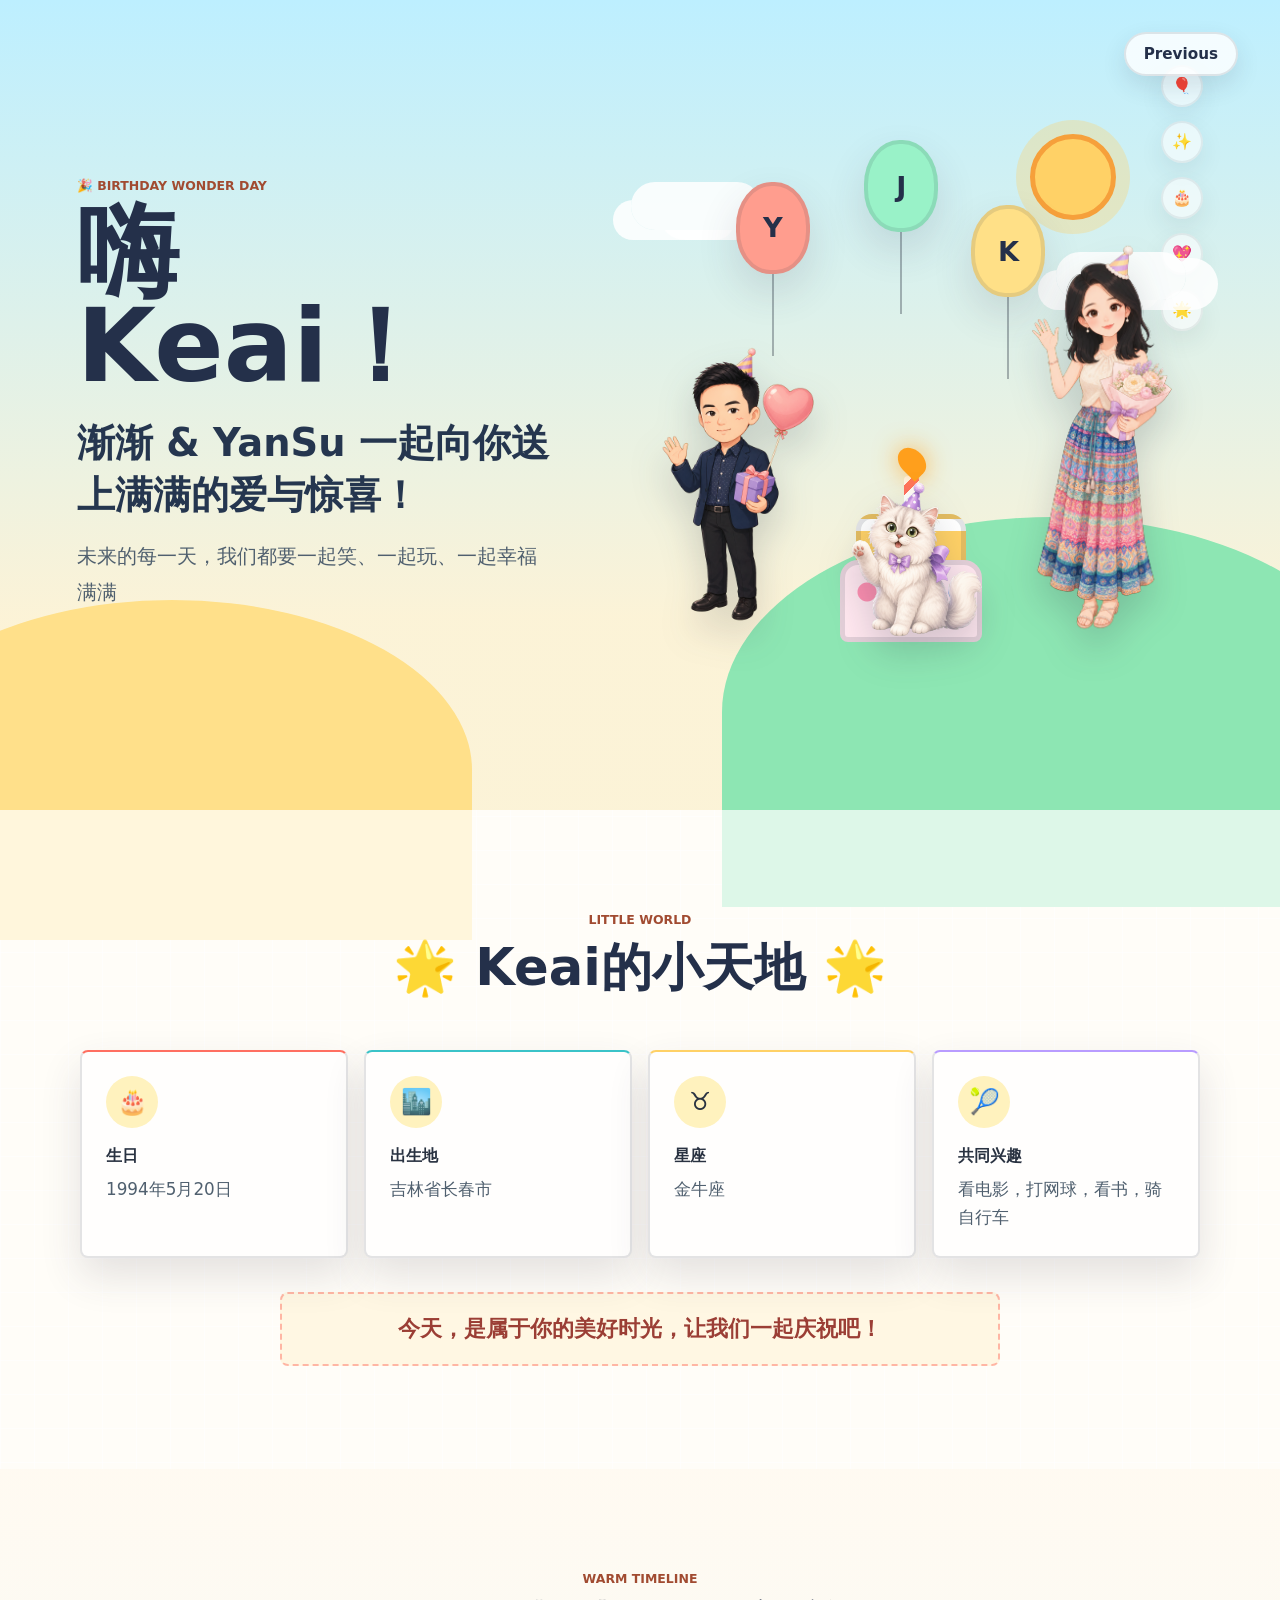
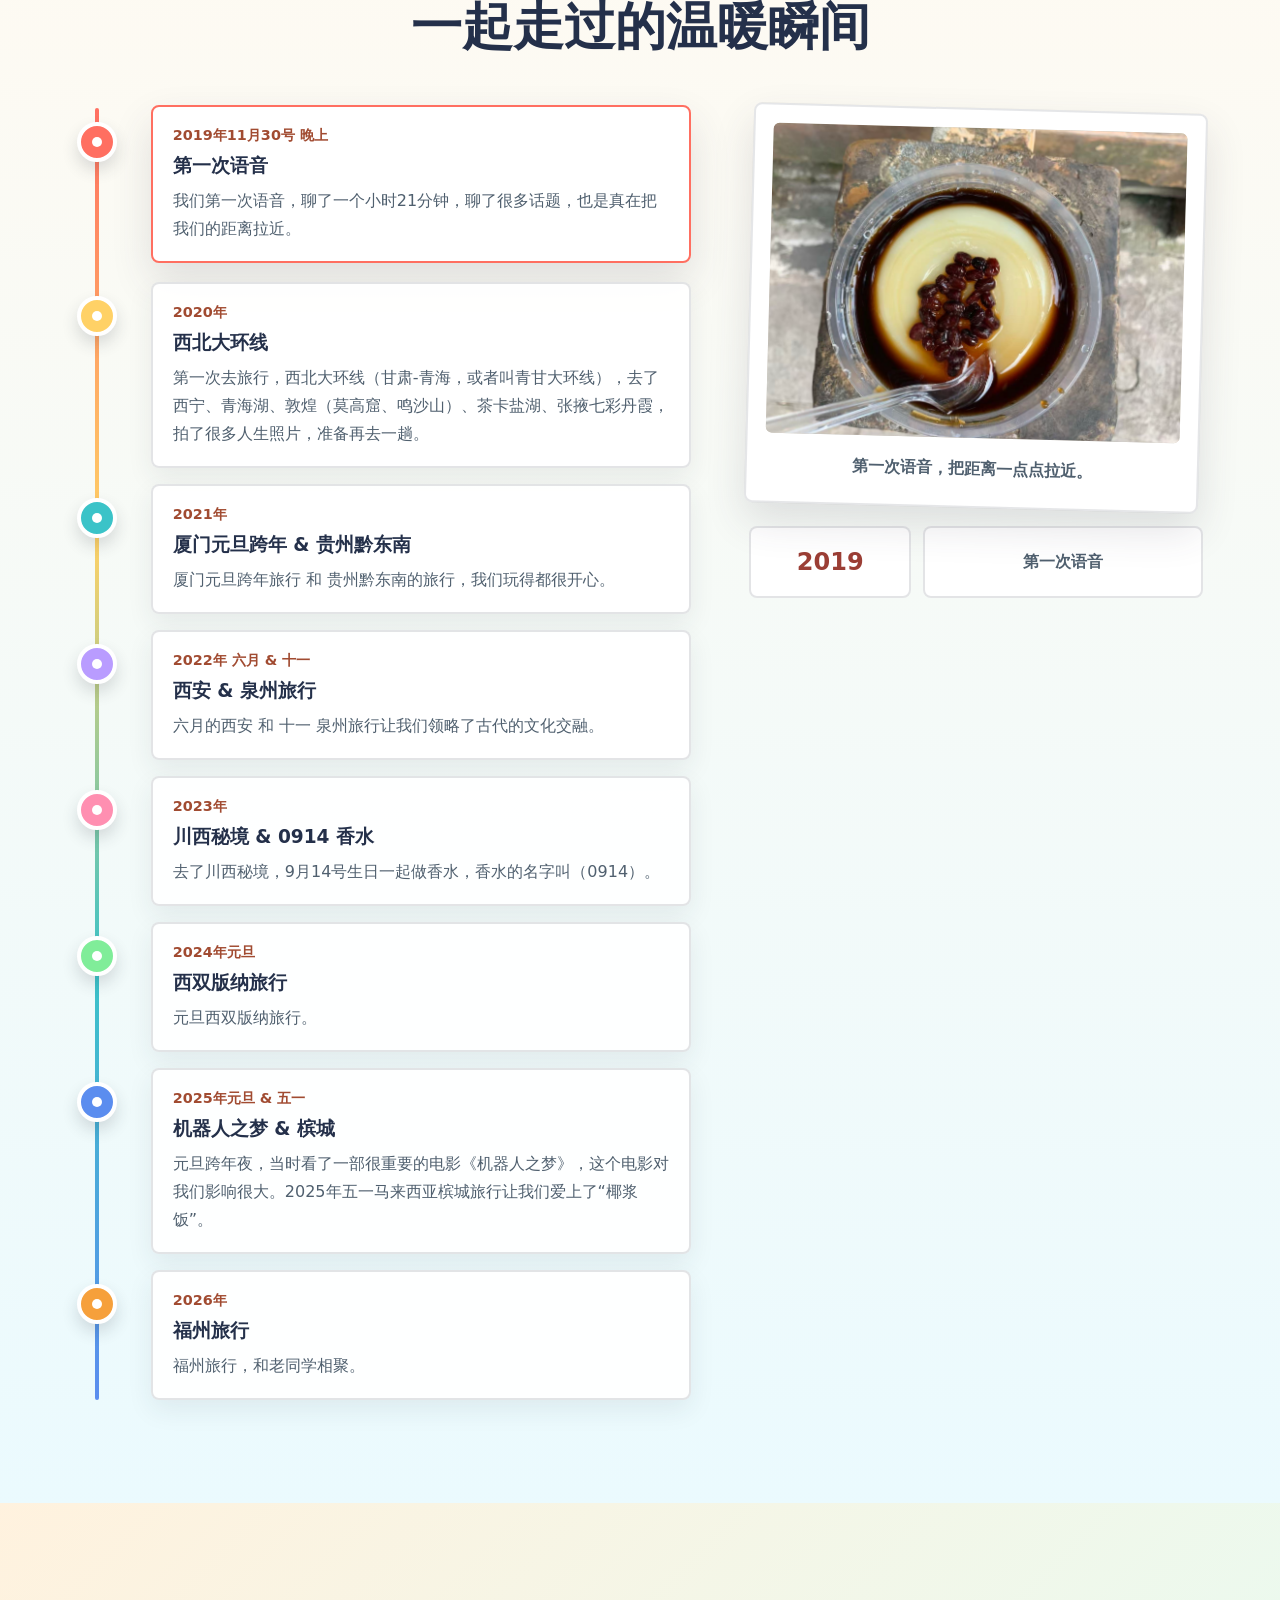
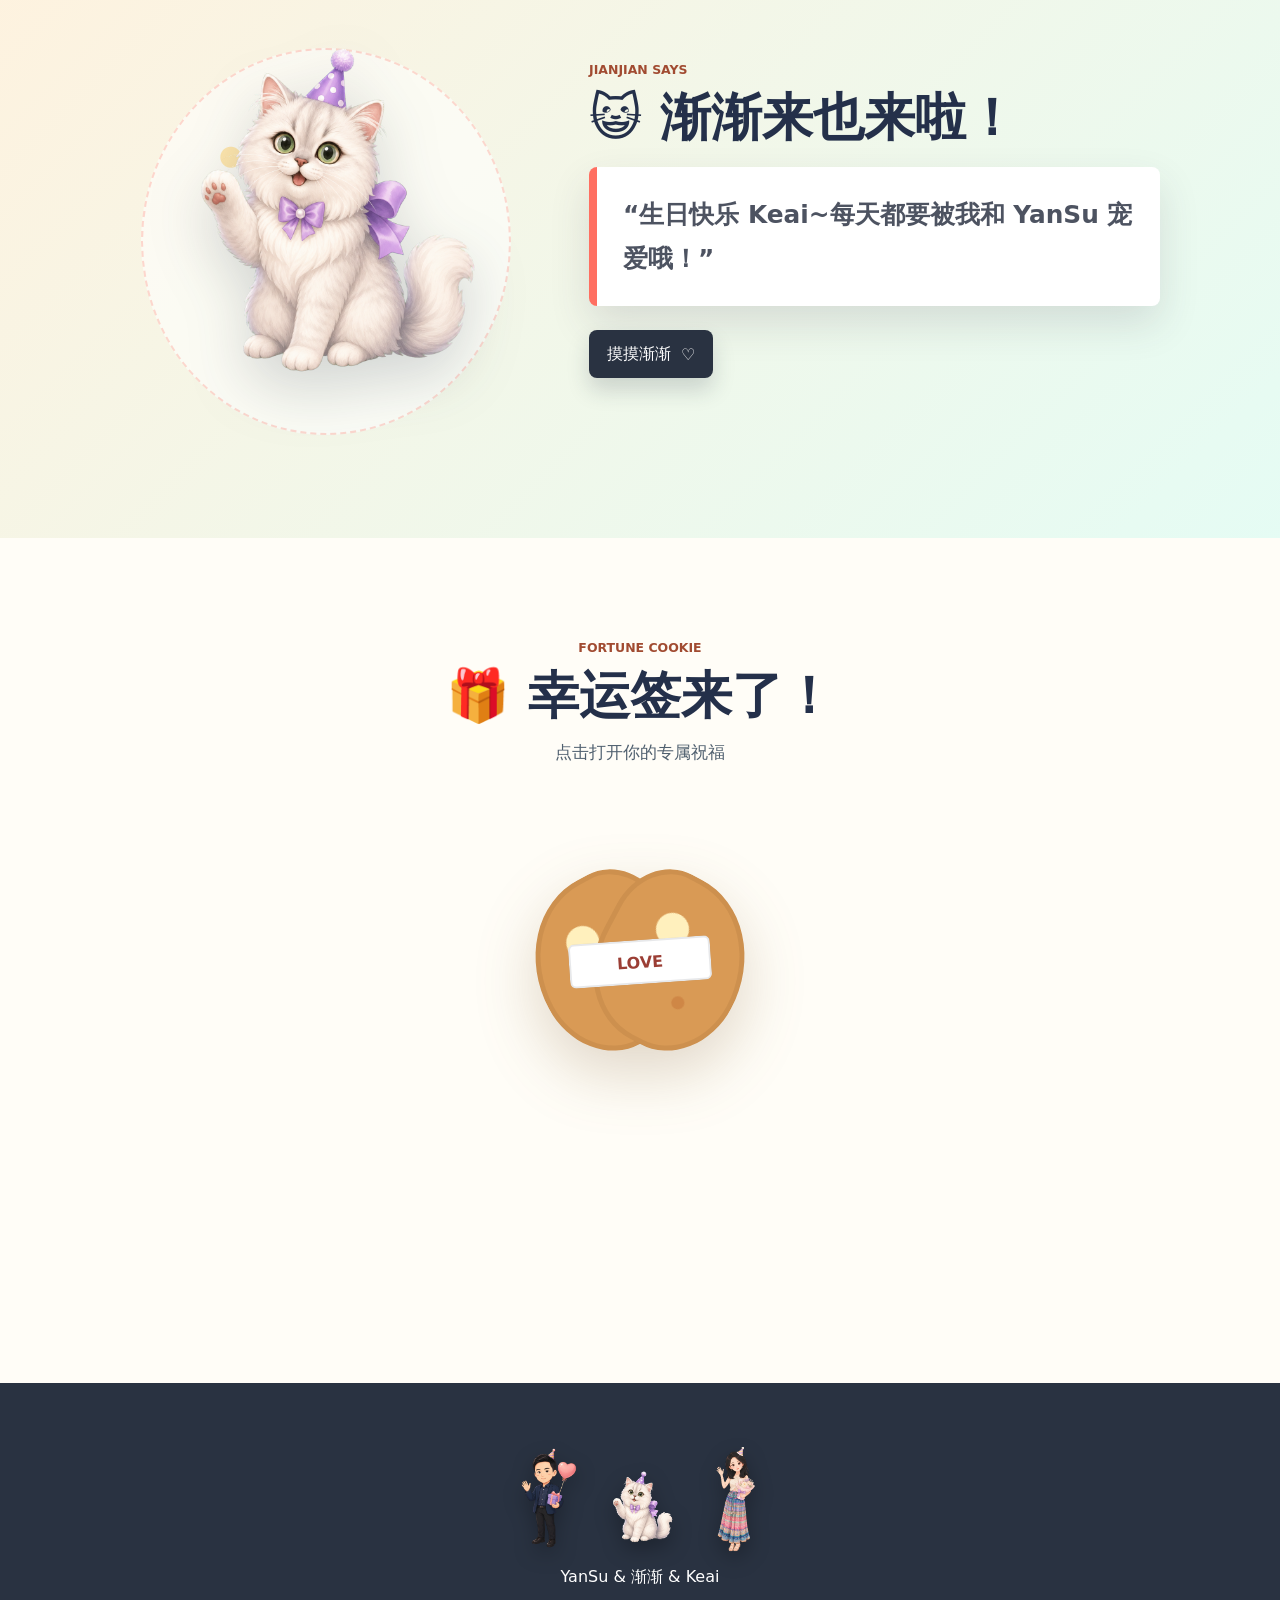
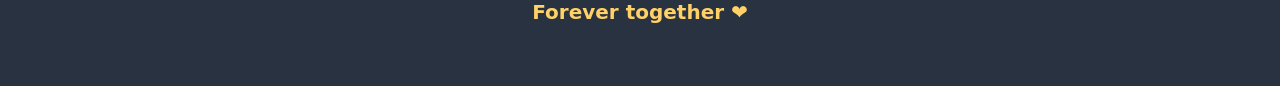
==== commit 5586e2ee: "初" ====
--- a/index.html
+++ b/index.html
@@ -142,7 +142,7 @@
         <section class="fortune-section reveal" aria-labelledby="fortune-title">
           <div class="section-heading">
             <p class="section-label">Fortune Cookie</p>
-            <h2 id="fortune-title">🎁 幸运签来了！</h2>
+            <h2 id="fortune-title">🎁 幸运签来了！ </h2>
             <p>点击打开你的专属祝福</p>
           </div>
 
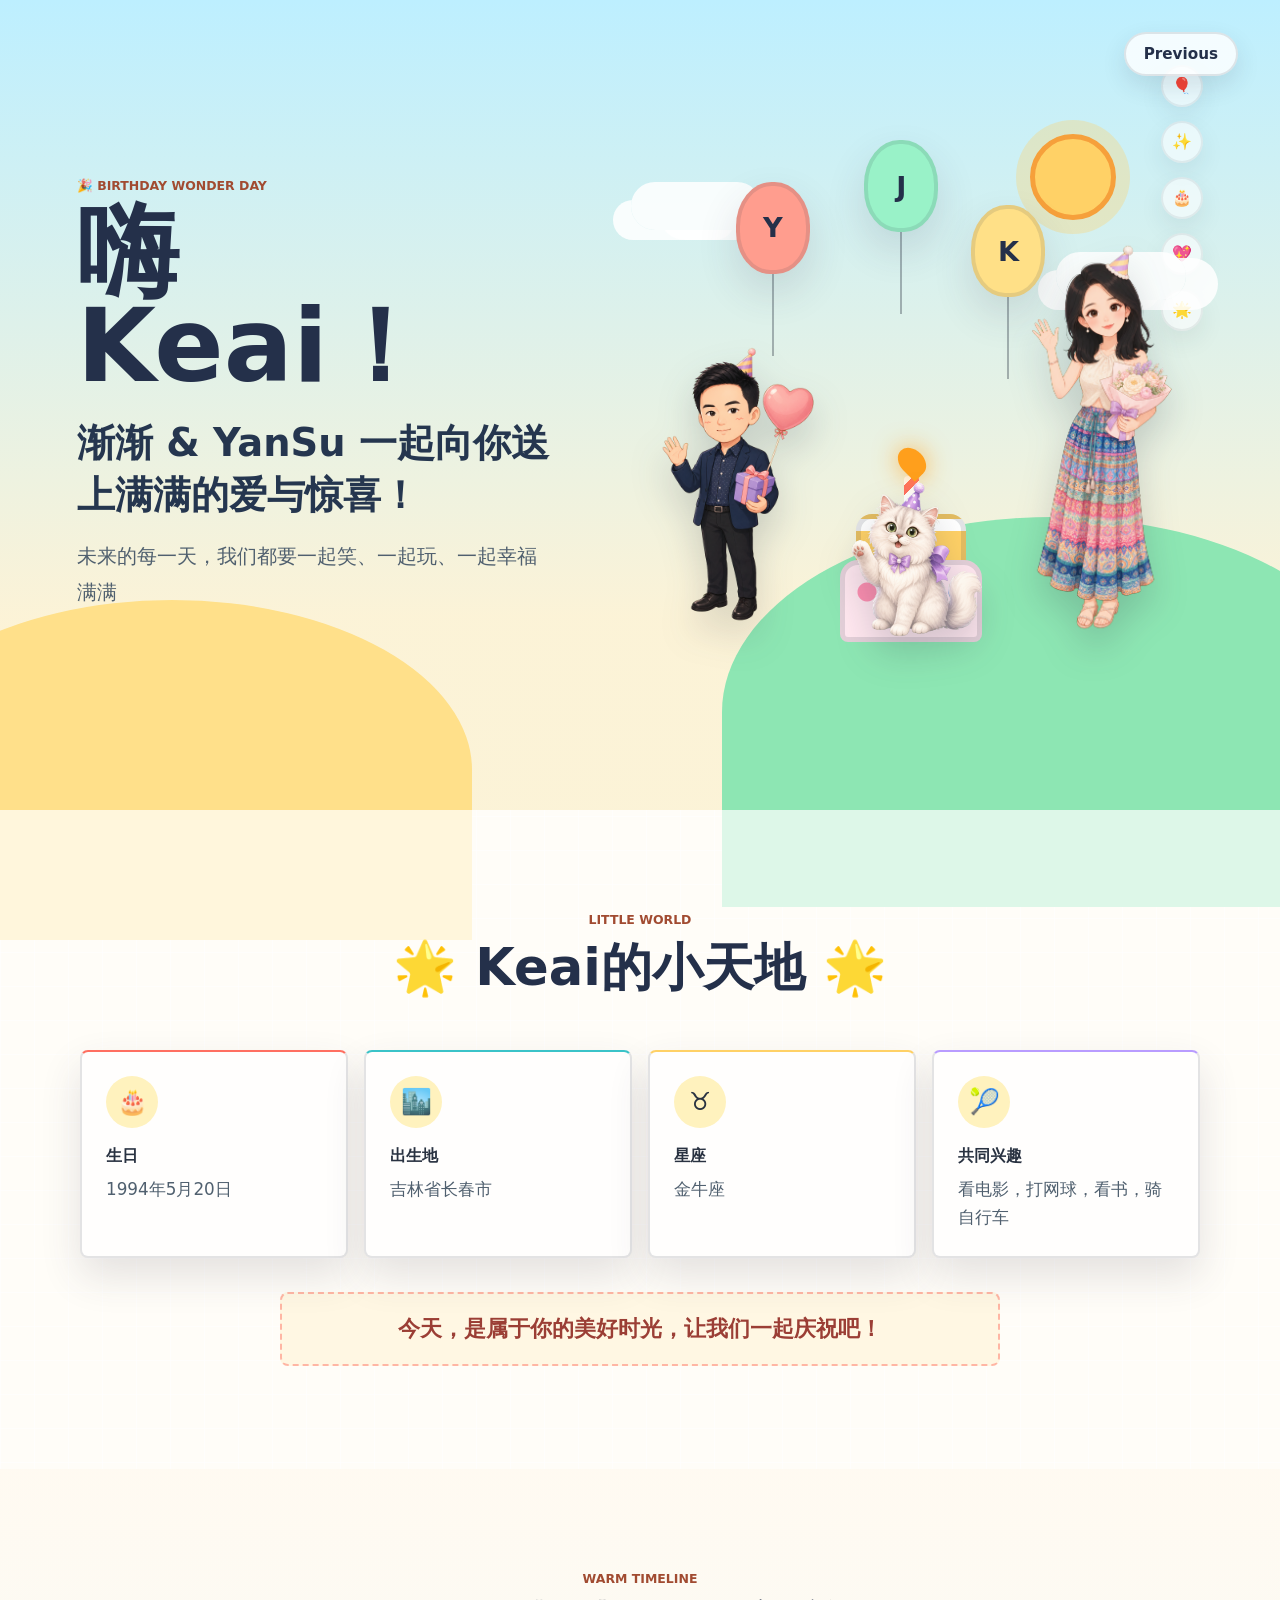
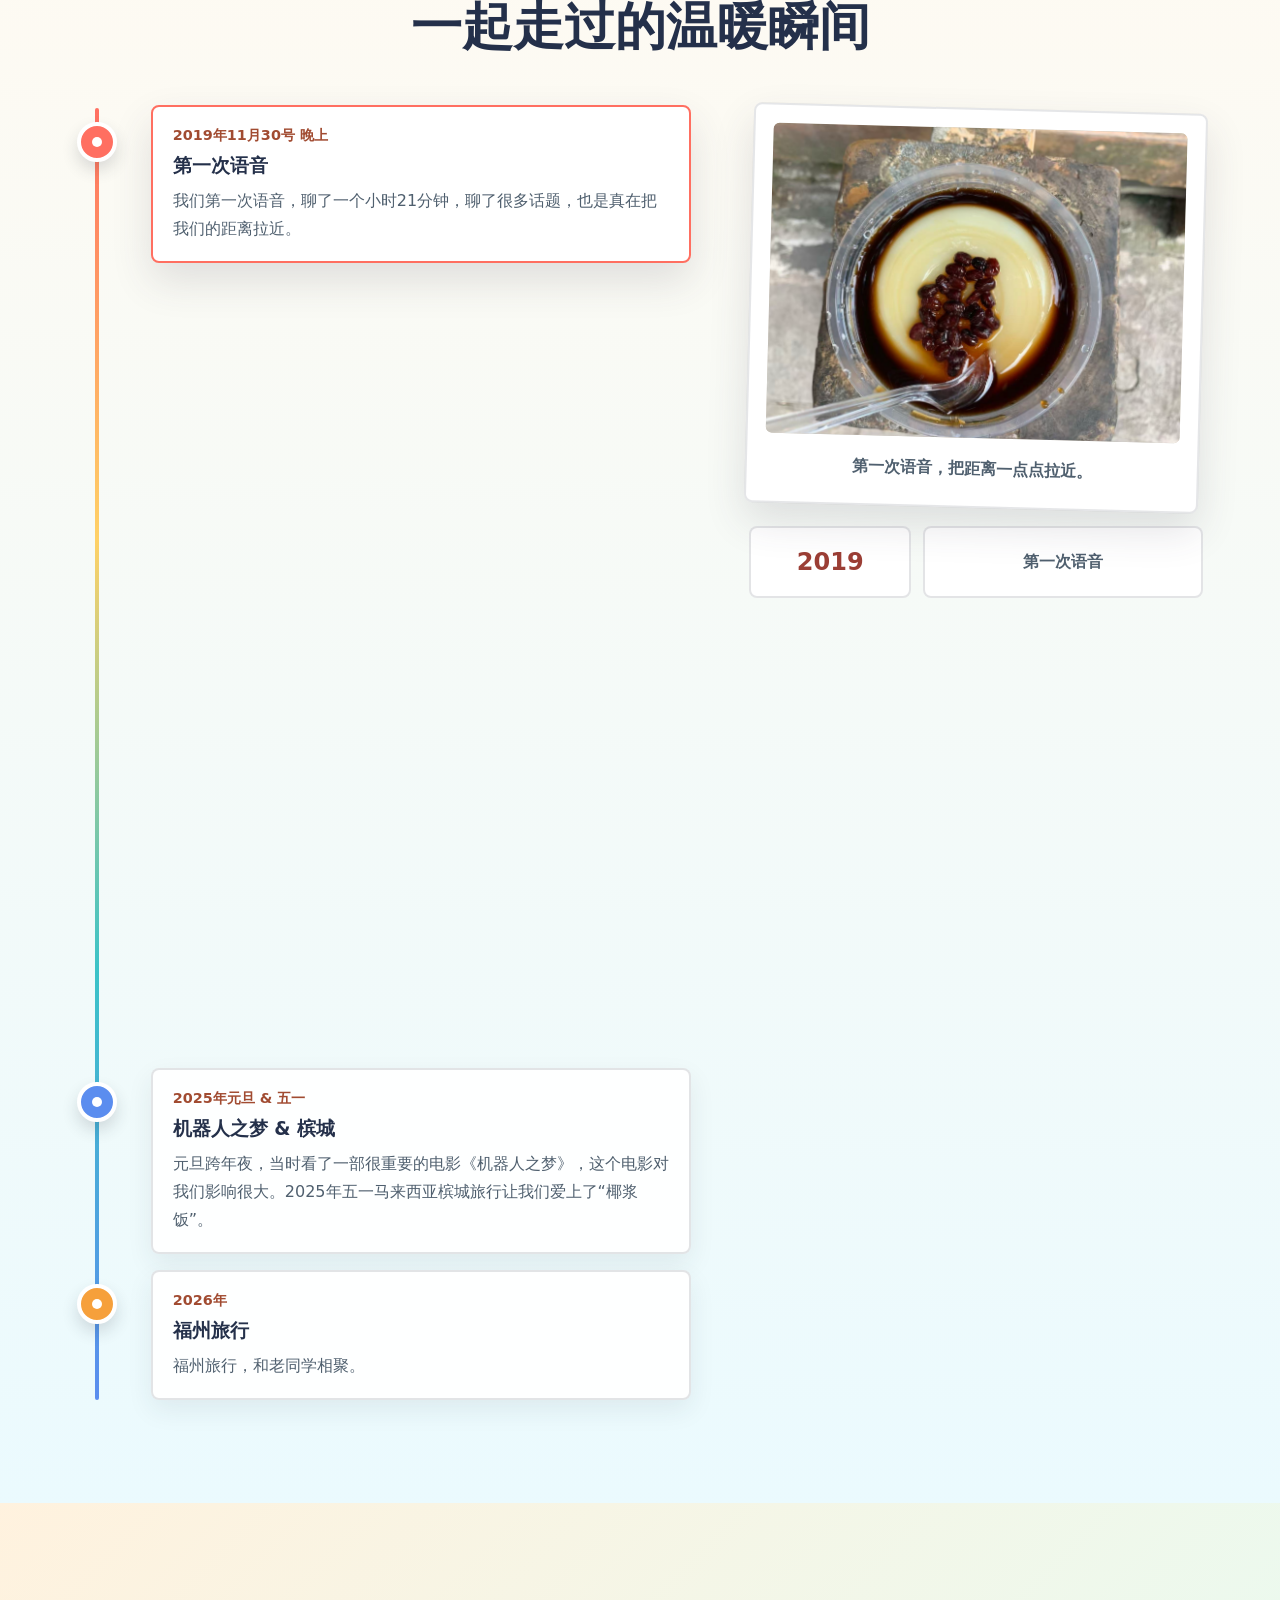
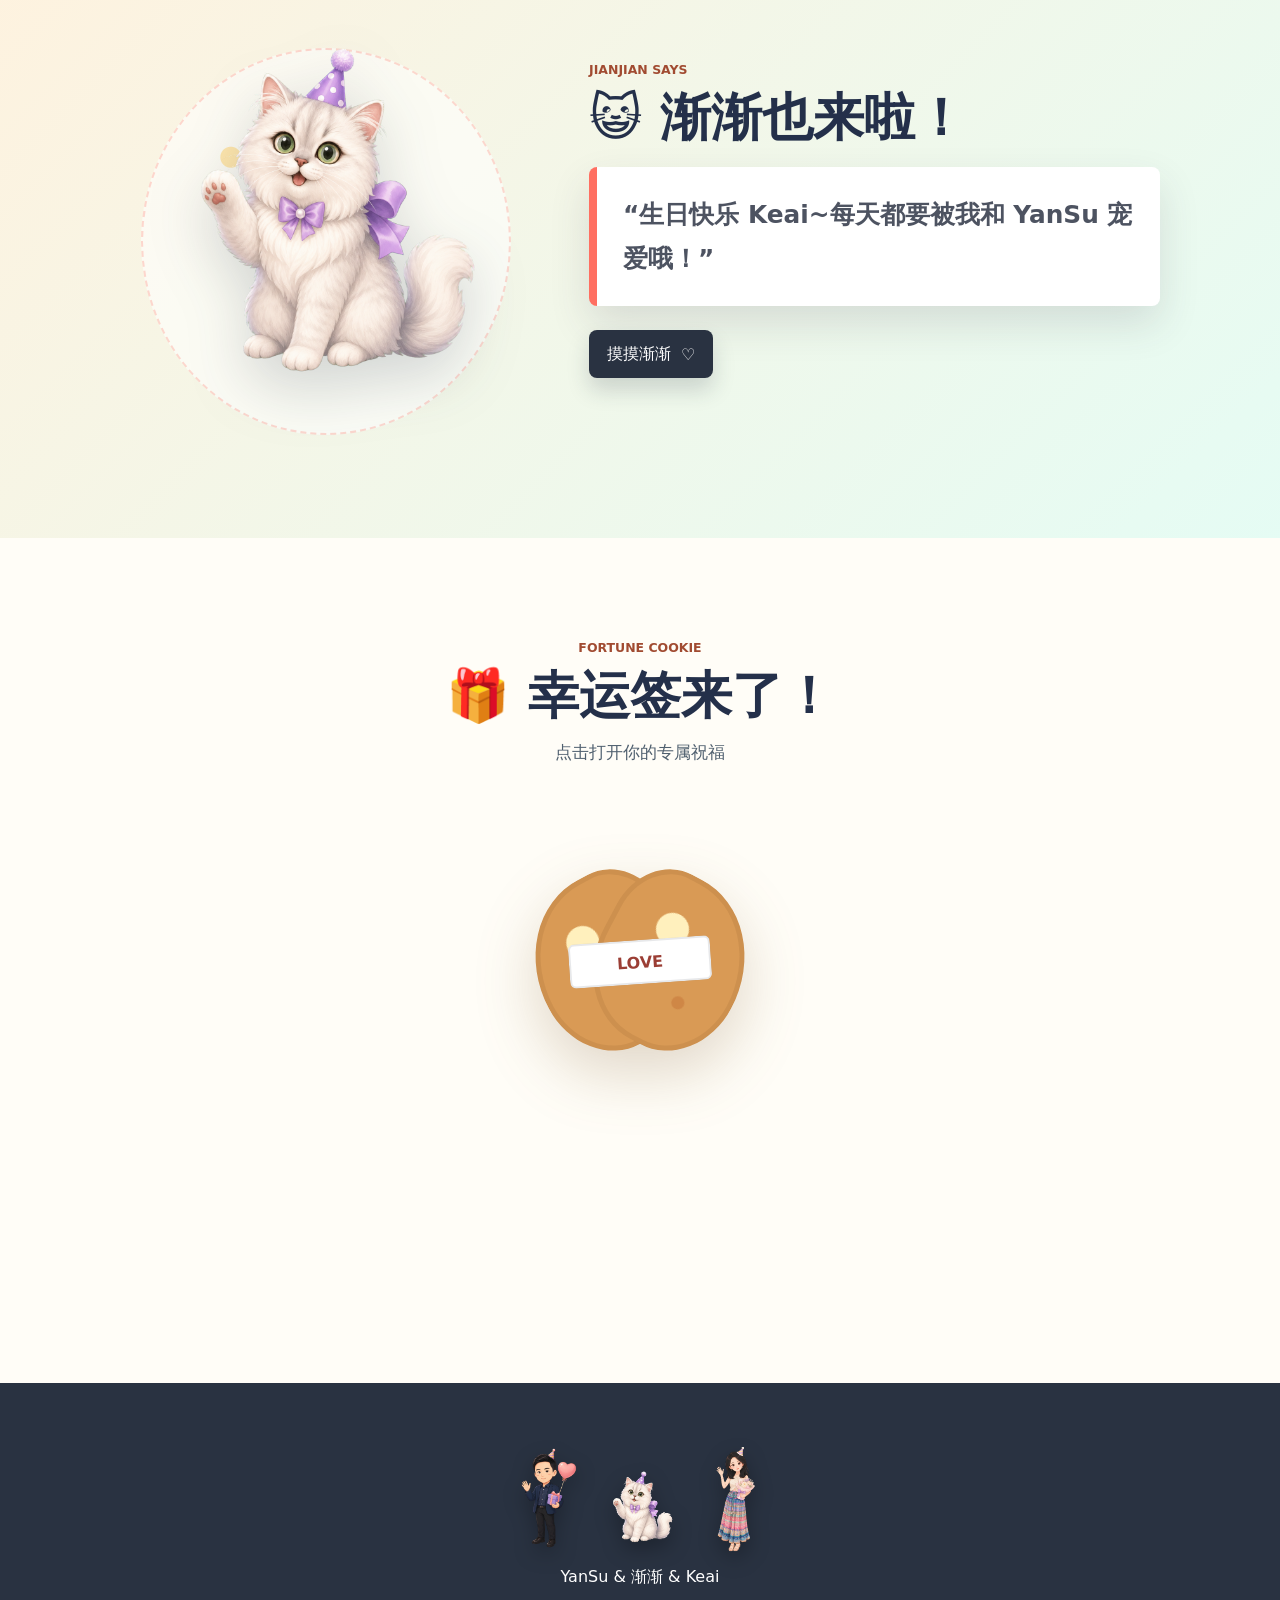
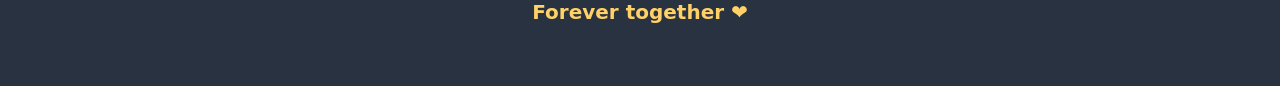
==== commit 269dad9b: "typo fix" ====
--- a/index.html
+++ b/index.html
@@ -129,7 +129,7 @@
 
             <div class="cat-copy">
               <p class="section-label">Jianjian Says</p>
-              <h2 id="cat-title">😺 渐渐来也来啦！</h2>
+              <h2 id="cat-title">😺 渐渐也来啦！</h2>
               <blockquote id="cat-speech">“生日快乐 Keai~每天都要被我和 YanSu 宠爱哦！”</blockquote>
               <button class="cat-button" type="button" data-cat-button aria-label="让渐渐送出更多祝福">
                 <span>摸摸渐渐</span>
